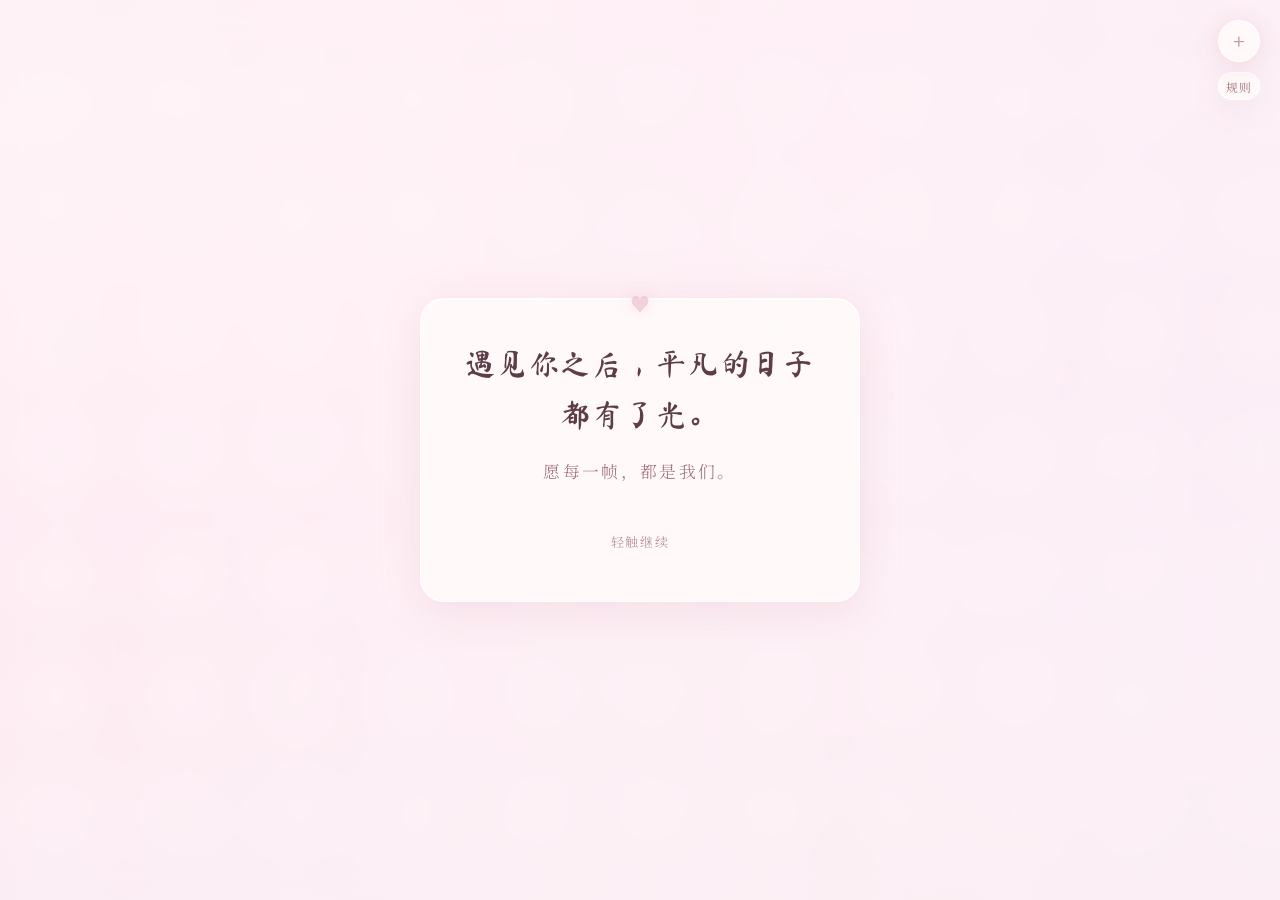
==== gallery.html @ b1c0aad8 "Initial commit: couple love gallery website Pure frontend romantic photo gallery with physics intera" ====
<!DOCTYPE html>
<html lang="zh-CN">
<head>
  <meta charset="UTF-8">
  <meta name="viewport" content="width=device-width, initial-scale=1.0">
  <title>属于我们的温柔时刻</title>
  <link rel="preconnect" href="https://fonts.googleapis.com">
  <link rel="preconnect" href="https://fonts.gstatic.com" crossorigin>
  <link href="https://fonts.googleapis.com/css2?family=Ma+Shan+Zheng&family=ZCOOL+XiaoWei&family=Noto+Serif+SC:wght@300;400;500&display=swap" rel="stylesheet">
  <link rel="stylesheet" href="css/style.css">
</head>
<body class="page-gallery">
  <div class="decor-layer" aria-hidden="true">
    <div class="dream-glow"></div>
    <div class="bokeh"></div>
    <div class="mist"></div>
    <div class="stars"></div>
    <div class="floating-hearts">
      <span></span><span></span><span></span><span></span><span></span><span></span>
    </div>
    <div class="heart-rain"></div>
    <div class="petals"></div>
    <div class="romance-vignette"></div>
  </div>

  <!-- 右上角控制区 -->
  <div class="top-controls" id="topControls">
    <button type="button" class="btn-add-photo" id="addPhotoBtn" title="添加照片" aria-label="添加照片">+</button>
    <button type="button" class="btn-rules" id="rulesBtn" title="规则说明" aria-label="规则说明">规则</button>
    <div class="rules-bubble" id="rulesBubble" role="status" aria-live="polite">
      有不懂的地方可以点这里查看玩法说明
    </div>
  </div>
  <input type="file" id="addPhotoInput" accept="image/*" multiple hidden>

  <!-- 入场暖心情侣文案 -->
  <div class="intro-overlay" id="introOverlay">
    <div class="intro-content">
      <p class="intro-line">遇见你之后，平凡的日子都有了光。</p>
      <p class="intro-line intro-line-sub">愿每一帧，都是我们。</p>
      <button type="button" class="intro-skip" id="introSkip">轻触继续</button>
    </div>
  </div>

  <!-- 照片拖尾层 -->
  <canvas class="trail-layer" id="trailCanvas" aria-hidden="true"></canvas>

  <!-- 图片交互舞台 -->
  <div class="gallery-stage" id="galleryStage"></div>
  <div class="effects-layer" id="effectsLayer" aria-live="polite"></div>

  <!-- 规则弹窗 -->
  <div class="rules-modal" id="rulesModal" hidden>
    <div class="rules-card" role="dialog" aria-modal="true" aria-labelledby="rulesTitle">
      <h2 id="rulesTitle">玩法说明</h2>
      <ul class="rules-list">
        <li>移动鼠标可击打照片，照片会像气球一样弹开并互相碰撞。</li>
        <li>按住 <strong>Space</strong>：照片组成爱心形状。</li>
        <li>按住 <strong>A-Z / 0-9</strong>：照片组成对应字母或数字的实心形状。</li>
        <li>按住 <strong>Shift</strong> 时再触发形状：进入高规整模式，形状更工整。</li>
        <li>左键点击照片会触发烟花和情话，几秒后会重生同款照片。</li>
      </ul>
      <button type="button" class="rules-close" id="rulesCloseBtn">我知道啦</button>
    </div>
  </div>

  <script src="js/heart-rain.js"></script>
  <script src="js/shape-points.js"></script>
  <script src="js/db.js"></script>
  <script src="js/gallery.js"></script>
</body>
</html>
---- css/style.css ----
/* ===== 唯美浪漫主题 ===== */
:root {
  --cream: #fff9f7;
  --blush: #fce8ef;
  --peach: #ffe8e0;
  --lilac: #f0e8f8;
  --rose: #e8b4c4;
  --rose-soft: #f0d4de;
  --rose-deep: #c995a8;
  --gold-soft: #f5e6d3;
  --text-soft: #7a6369;
  --text-heading: #5c3d48;
  --text-accent: #9e6b7a;
  --shadow-soft: 0 8px 32px rgba(160, 100, 120, 0.1);
  --shadow-glow: 0 8px 40px rgba(220, 150, 170, 0.22);
  --glass: rgba(255, 252, 250, 0.72);
  --glass-border: rgba(255, 255, 255, 0.85);
  --radius-lg: 24px;
  --radius-md: 14px;
  --font-display: 'Ma Shan Zheng', 'STKaiti', 'KaiTi', cursive;
  --font-body: 'ZCOOL XiaoWei', 'Noto Serif SC', serif;
  --font-serif: 'Noto Serif SC', 'Songti SC', serif;
  --font-sans: 'PingFang SC', 'Microsoft YaHei', sans-serif;
}

*,
*::before,
*::after {
  box-sizing: border-box;
  margin: 0;
  padding: 0;
}

html, body {
  min-height: 100%;
  overflow-x: hidden;
}

body {
  font-family: var(--font-body);
  font-weight: 400;
  color: var(--text-soft);
  background-color: #fff5f8;
  background-image:
    radial-gradient(ellipse 120% 80% at 50% -20%, rgba(255, 220, 235, 0.9) 0%, transparent 55%),
    radial-gradient(ellipse 80% 60% at 100% 50%, rgba(240, 210, 230, 0.5) 0%, transparent 50%),
    radial-gradient(ellipse 70% 50% at 0% 80%, rgba(255, 230, 220, 0.55) 0%, transparent 45%),
    linear-gradient(175deg, #fff9f7 0%, #fceef3 35%, #f5e8f5 65%, #ede8f8 100%);
  background-attachment: fixed;
  line-height: 1.75;
  -webkit-font-smoothing: antialiased;
}

/* ===== 背景装饰层 ===== */
.decor-layer {
  position: fixed;
  inset: 0;
  pointer-events: none;
  z-index: 0;
  overflow: hidden;
}

/* 梦幻光晕（缓慢呼吸） */
.dream-glow {
  position: absolute;
  inset: -30%;
  background:
    radial-gradient(circle at 25% 35%, rgba(255, 180, 200, 0.35) 0%, transparent 42%),
    radial-gradient(circle at 75% 25%, rgba(230, 190, 240, 0.3) 0%, transparent 40%),
    radial-gradient(circle at 60% 75%, rgba(255, 210, 190, 0.28) 0%, transparent 38%),
    radial-gradient(circle at 15% 70%, rgba(255, 200, 220, 0.25) 0%, transparent 35%);
  animation: glowPulse 12s ease-in-out infinite alternate;
}

@keyframes glowPulse {
  0% { opacity: 0.75; transform: scale(1) rotate(0deg); }
  100% { opacity: 1; transform: scale(1.08) rotate(2deg); }
}

/* 散景光斑 */
.bokeh {
  position: absolute;
  inset: 0;
  background-image:
    radial-gradient(circle, rgba(255, 255, 255, 0.5) 0%, transparent 70%),
    radial-gradient(circle, rgba(255, 200, 215, 0.25) 0%, transparent 70%),
    radial-gradient(circle, rgba(240, 210, 255, 0.2) 0%, transparent 70%);
  background-size: 120px 120px, 180px 180px, 90px 90px;
  background-position: 10% 20%, 70% 60%, 40% 80%;
  opacity: 0.7;
  animation: bokehShift 20s ease-in-out infinite alternate;
}

@keyframes bokehShift {
  0% { transform: translate(0, 0); }
  100% { transform: translate(2%, -1%); }
}

.mist {
  position: absolute;
  inset: -20%;
  background:
    radial-gradient(ellipse 70% 55% at 15% 25%, rgba(255, 245, 250, 0.75) 0%, transparent 58%),
    radial-gradient(ellipse 60% 50% at 85% 65%, rgba(245, 230, 248, 0.6) 0%, transparent 55%),
    radial-gradient(ellipse 50% 40% at 50% 90%, rgba(255, 235, 240, 0.5) 0%, transparent 50%);
  animation: mistDrift 28s ease-in-out infinite alternate;
}

@keyframes mistDrift {
  0% { transform: translate(0, 0) scale(1); }
  100% { transform: translate(2%, 3%) scale(1.04); }
}

.stars {
  position: absolute;
  inset: 0;
  background-image:
    radial-gradient(2px 2px at 8% 12%, rgba(255, 255, 255, 0.95) 50%, transparent 50%),
    radial-gradient(1.5px 1.5px at 22% 38%, rgba(255, 230, 240, 0.9) 50%, transparent 50%),
    radial-gradient(2px 2px at 42% 18%, rgba(255, 255, 255, 0.85) 50%, transparent 50%),
    radial-gradient(1px 1px at 58% 52%, rgba(255, 245, 250, 0.8) 50%, transparent 50%),
    radial-gradient(2px 2px at 72% 28%, rgba(255, 255, 255, 0.9) 50%, transparent 50%),
    radial-gradient(1.5px 1.5px at 88% 62%, rgba(255, 220, 235, 0.85) 50%, transparent 50%),
    radial-gradient(1px 1px at 32% 72%, rgba(255, 255, 255, 0.75) 50%, transparent 50%),
    radial-gradient(2px 2px at 92% 8%, rgba(255, 240, 248, 0.9) 50%, transparent 50%),
    radial-gradient(1px 1px at 50% 45%, rgba(255, 255, 255, 0.6) 50%, transparent 50%);
  animation: starTwinkle 5s ease-in-out infinite alternate;
}

@keyframes starTwinkle {
  0% { opacity: 0.45; }
  100% { opacity: 1; }
}

/* 漂浮小爱心 */
.floating-hearts {
  position: absolute;
  inset: 0;
}

.floating-hearts span {
  position: absolute;
  font-size: 0;
  opacity: 0;
  animation: heartFloat 16s ease-in-out infinite;
}

.floating-hearts span::before {
  content: '♥';
  font-size: clamp(10px, 1.8vw, 16px);
  color: rgba(232, 160, 185, 0.35);
  text-shadow: 0 0 12px rgba(255, 180, 200, 0.4);
}

.floating-hearts span:nth-child(1) { left: 8%; animation-delay: 0s; animation-duration: 18s; }
.floating-hearts span:nth-child(2) { left: 25%; animation-delay: 3s; animation-duration: 22s; }
.floating-hearts span:nth-child(3) { left: 45%; animation-delay: 1s; animation-duration: 20s; }
.floating-hearts span:nth-child(4) { left: 62%; animation-delay: 5s; animation-duration: 17s; }
.floating-hearts span:nth-child(5) { left: 78%; animation-delay: 2s; animation-duration: 24s; }
.floating-hearts span:nth-child(6) { left: 90%; animation-delay: 7s; animation-duration: 19s; }

.floating-hearts span:nth-child(odd)::before {
  color: rgba(220, 170, 200, 0.4);
  font-size: clamp(8px, 1.4vw, 13px);
}

@keyframes heartFloat {
  0% {
    transform: translateY(105vh) rotate(0deg) scale(0.6);
    opacity: 0;
  }
  8% { opacity: 0.5; }
  50% { opacity: 0.35; }
  92% { opacity: 0.2; }
  100% {
    transform: translateY(-10vh) rotate(25deg) scale(1);
    opacity: 0;
  }
}

/* 粉色爱心雨 */
.heart-rain {
  position: absolute;
  inset: 0;
  overflow: hidden;
  pointer-events: none;
  z-index: 1;
}

.heart-rain-item {
  position: absolute;
  top: -8%;
  font-size: 0;
  animation: heartRainFall linear infinite;
  will-change: transform, opacity;
}

.heart-rain-item::before {
  content: '♥';
  display: block;
  font-size: var(--hr-size, 12px);
  color: rgba(255, 145, 180, 0.55);
  opacity: var(--hr-opacity, 0.35);
  text-shadow:
    0 0 10px rgba(255, 170, 195, 0.45),
    0 0 4px rgba(255, 200, 215, 0.35);
}

@keyframes heartRainFall {
  0% {
    transform: translateY(0) translateX(0) rotate(-8deg) scale(0.85);
    opacity: 0;
  }
  6% { opacity: var(--hr-opacity, 0.35); }
  88% { opacity: calc(var(--hr-opacity, 0.35) * 0.7); }
  100% {
    transform: translateY(108vh) translateX(var(--hr-drift, 20px)) rotate(18deg) scale(1);
    opacity: 0;
  }
}

.petals {
  position: absolute;
  inset: 0;
}

.petals::before,
.petals::after {
  content: '';
  position: absolute;
  width: 8px;
  height: 8px;
  border-radius: 50% 0 50% 50%;
  background: linear-gradient(135deg, rgba(255, 200, 215, 0.5), rgba(240, 180, 200, 0.25));
  animation: petalFall 24s linear infinite;
}

.petals::before {
  left: 12%;
  top: -12px;
  animation-duration: 26s;
}

.petals::after {
  left: 68%;
  top: -12px;
  width: 6px;
  height: 6px;
  animation-delay: 9s;
  animation-duration: 21s;
}

.decor-layer::after {
  content: '';
  position: absolute;
  width: 7px;
  height: 7px;
  border-radius: 50% 0 50% 50%;
  background: rgba(255, 190, 210, 0.35);
  left: 42%;
  top: -8px;
  animation: petalFall 28s linear infinite;
  animation-delay: 4s;
}

.decor-layer .petals::before {
  box-shadow:
    100px 0 0 0 rgba(255, 195, 210, 0.3),
    240px 0 0 0 rgba(245, 200, 220, 0.25),
    380px 0 0 0 rgba(255, 210, 225, 0.28),
    520px 0 0 0 rgba(235, 190, 210, 0.22);
}

@keyframes petalFall {
  0% {
    transform: translateY(0) translateX(0) rotate(0deg);
    opacity: 0;
  }
  10% { opacity: 0.65; }
  90% { opacity: 0.35; }
  100% {
    transform: translateY(100vh) translateX(40px) rotate(180deg);
    opacity: 0;
  }
}

/* 边缘柔焦暗角 */
.romance-vignette {
  position: absolute;
  inset: 0;
  background:
    radial-gradient(ellipse 85% 75% at 50% 45%, transparent 40%, rgba(180, 120, 140, 0.06) 100%),
    linear-gradient(180deg, rgba(255, 240, 245, 0.15) 0%, transparent 20%, transparent 80%, rgba(240, 220, 235, 0.2) 100%);
  pointer-events: none;
}

/* ===== 上传页 ===== */
.page-upload main,
.upload-container {
  position: relative;
  z-index: 1;
  max-width: 520px;
  margin: 0 auto;
  padding: 52px 24px 72px;
  min-height: 100vh;
  display: flex;
  flex-direction: column;
  align-items: center;
}

.upload-header {
  text-align: center;
  margin-bottom: 40px;
}

.upload-header h1 {
  font-family: var(--font-display);
  font-size: clamp(1.85rem, 6vw, 2.5rem);
  font-weight: 400;
  color: var(--text-heading);
  letter-spacing: 0.04em;
  line-height: 1.45;
  text-shadow: 0 2px 20px rgba(200, 120, 150, 0.15);
}

.subtitle {
  margin-top: 14px;
  font-family: var(--font-serif);
  font-size: 0.95rem;
  font-weight: 300;
  color: var(--text-accent);
  letter-spacing: 0.12em;
  opacity: 0.92;
}

.drop-zone {
  display: flex;
  flex-direction: column;
  align-items: center;
  justify-content: center;
  width: 100%;
  min-height: 210px;
  padding: 44px 28px;
  border: 1px solid rgba(255, 255, 255, 0.9);
  border-radius: var(--radius-lg);
  background: var(--glass);
  backdrop-filter: blur(16px);
  -webkit-backdrop-filter: blur(16px);
  cursor: pointer;
  transition: border-color 0.35s, box-shadow 0.35s, transform 0.35s;
  box-shadow:
    var(--shadow-soft),
    inset 0 1px 0 rgba(255, 255, 255, 0.9),
    0 0 0 1px rgba(240, 200, 215, 0.25);
  position: relative;
  overflow: hidden;
}

.drop-zone::before {
  content: '';
  position: absolute;
  inset: -1px;
  border-radius: inherit;
  padding: 1px;
  background: linear-gradient(
    135deg,
    rgba(255, 200, 220, 0.6),
    rgba(240, 210, 255, 0.4),
    rgba(255, 220, 200, 0.5)
  );
  -webkit-mask: linear-gradient(#fff 0 0) content-box, linear-gradient(#fff 0 0);
  mask: linear-gradient(#fff 0 0) content-box, linear-gradient(#fff 0 0);
  -webkit-mask-composite: xor;
  mask-composite: exclude;
  pointer-events: none;
  opacity: 0.7;
}

.drop-zone:hover,
.drop-zone.drag-over {
  border-color: rgba(255, 255, 255, 1);
  transform: translateY(-2px);
  box-shadow:
    var(--shadow-glow),
    inset 0 1px 0 rgba(255, 255, 255, 1),
    0 0 0 1px rgba(230, 170, 190, 0.35);
}

.drop-icon {
  width: 56px;
  height: 56px;
  margin-bottom: 18px;
  background:
    radial-gradient(circle at 50% 40%, rgba(255, 220, 235, 0.9) 0%, transparent 55%),
    radial-gradient(ellipse 90% 60% at 50% 75%, rgba(245, 200, 220, 0.5) 0%, transparent 70%);
  border-radius: 50%;
  position: relative;
  box-shadow: 0 4px 20px rgba(220, 150, 170, 0.2);
}

.drop-icon::after {
  content: '♡';
  position: absolute;
  inset: 0;
  display: flex;
  align-items: center;
  justify-content: center;
  font-size: 22px;
  color: var(--rose-deep);
  opacity: 0.85;
  animation: heartBeat 2.5s ease-in-out infinite;
}

@keyframes heartBeat {
  0%, 100% { transform: scale(1); }
  50% { transform: scale(1.08); }
}

.drop-text {
  font-family: var(--font-serif);
  font-size: 1rem;
  color: var(--text-heading);
  letter-spacing: 0.08em;
}

.drop-hint {
  margin-top: 10px;
  font-family: var(--font-sans);
  font-size: 0.72rem;
  color: var(--text-accent);
  letter-spacing: 0.06em;
  opacity: 0.75;
}

.preview-section {
  width: 100%;
  margin-top: 32px;
}

.preview-count {
  font-family: var(--font-serif);
  font-size: 0.88rem;
  margin-bottom: 14px;
  text-align: center;
  color: var(--text-accent);
  letter-spacing: 0.08em;
}

.preview-grid {
  display: grid;
  grid-template-columns: repeat(auto-fill, minmax(88px, 1fr));
  gap: 14px;
}

.preview-item {
  position: relative;
  aspect-ratio: 1;
  border-radius: var(--radius-md);
  overflow: hidden;
  box-shadow: var(--shadow-soft), 0 0 0 1px rgba(255, 255, 255, 0.6);
}

.preview-item img {
  width: 100%;
  height: 100%;
  object-fit: cover;
  display: block;
}

.preview-remove {
  position: absolute;
  top: 4px;
  right: 4px;
  width: 24px;
  height: 24px;
  border: none;
  border-radius: 50%;
  background: rgba(255, 255, 255, 0.9);
  color: var(--rose-deep);
  font-size: 16px;
  line-height: 1;
  cursor: pointer;
  opacity: 0;
  transition: opacity 0.2s;
}

.preview-item:hover .preview-remove {
  opacity: 1;
}

.upload-actions {
  margin-top: 40px;
  display: flex;
  flex-direction: column;
  align-items: center;
  gap: 18px;
  width: 100%;
}

.btn-primary {
  display: inline-block;
  padding: 15px 52px;
  font-family: var(--font-display);
  font-size: 1.15rem;
  letter-spacing: 0.08em;
  color: var(--text-heading);
  background: linear-gradient(145deg, rgba(255, 252, 250, 0.95), rgba(255, 235, 242, 0.9));
  border: 1px solid rgba(255, 255, 255, 0.95);
  border-radius: 999px;
  cursor: pointer;
  text-decoration: none;
  transition: background 0.35s, box-shadow 0.35s, transform 0.3s;
  box-shadow:
    var(--shadow-soft),
    0 0 24px rgba(230, 160, 185, 0.2);
}

.btn-primary:hover:not(:disabled) {
  background: linear-gradient(145deg, #fff, rgba(255, 240, 246, 1));
  transform: translateY(-2px);
  box-shadow: var(--shadow-glow);
}

.btn-primary:disabled {
  opacity: 0.45;
  cursor: not-allowed;
  transform: none;
}

.link-secondary {
  font-family: var(--font-serif);
  font-size: 0.85rem;
  color: var(--text-accent);
  text-decoration: none;
  letter-spacing: 0.06em;
  opacity: 0.85;
  border-bottom: 1px solid transparent;
  transition: opacity 0.2s, border-color 0.2s, color 0.2s;
}

.link-secondary:hover {
  opacity: 1;
  color: var(--rose-deep);
  border-bottom-color: var(--rose);
}

/* ===== 主视觉页 ===== */
.page-gallery {
  overflow: hidden;
  height: 100vh;
}

.gallery-stage {
  position: fixed;
  inset: 0;
  z-index: 2;
}

.trail-layer {
  position: fixed;
  inset: 0;
  z-index: 1;
  pointer-events: none;
}

.photo-card {
  position: fixed;
  left: 0;
  top: 0;
  will-change: transform;
  border-radius: var(--radius-md);
  overflow: hidden;
  box-shadow:
    0 6px 24px rgba(140, 90, 110, 0.15),
    0 0 0 1px rgba(255, 255, 255, 0.65),
    0 0 20px rgba(255, 180, 200, 0.12);
  pointer-events: auto;
  cursor: pointer;
  transition: box-shadow 0.3s;
}

.photo-card:hover {
  box-shadow:
    0 12px 36px rgba(160, 100, 120, 0.22),
    0 0 0 1px rgba(255, 255, 255, 0.85),
    0 0 32px rgba(255, 160, 190, 0.25);
}

.photo-card.is-hidden,
.photo-card.is-exploding {
  pointer-events: none;
  opacity: 0;
}

.photo-card img {
  width: 100%;
  height: 100%;
  object-fit: cover;
  display: block;
  user-select: none;
  -webkit-user-drag: none;
}

.intro-overlay {
  position: fixed;
  inset: 0;
  z-index: 10;
  display: flex;
  align-items: center;
  justify-content: center;
  background: rgba(255, 245, 248, 0.75);
  backdrop-filter: blur(12px);
  -webkit-backdrop-filter: blur(12px);
  transition: opacity 0.9s ease;
}

.intro-overlay.fade-out {
  opacity: 0;
  pointer-events: none;
}

.intro-content {
  text-align: center;
  padding: 40px 36px;
  max-width: 440px;
  background: var(--glass);
  border-radius: var(--radius-lg);
  border: 1px solid var(--glass-border);
  box-shadow:
    var(--shadow-glow),
    inset 0 1px 0 rgba(255, 255, 255, 0.95);
  position: relative;
}

.intro-content::before {
  content: '♥';
  position: absolute;
  top: -12px;
  left: 50%;
  transform: translateX(-50%);
  font-size: 20px;
  color: var(--rose);
  opacity: 0.6;
  text-shadow: 0 0 16px rgba(255, 150, 180, 0.5);
}

.intro-line {
  font-family: var(--font-display);
  font-size: clamp(1.5rem, 5vw, 1.9rem);
  font-weight: 400;
  color: var(--text-heading);
  letter-spacing: 0.06em;
  line-height: 1.65;
}

.intro-line-sub {
  margin-top: 18px;
  font-family: var(--font-serif);
  font-size: clamp(0.95rem, 2.8vw, 1.05rem);
  font-weight: 300;
  color: var(--text-accent);
  letter-spacing: 0.14em;
}

.intro-skip {
  margin-top: 36px;
  padding: 10px 24px;
  font-family: var(--font-serif);
  font-size: 0.82rem;
  color: var(--text-accent);
  background: transparent;
  border: none;
  cursor: pointer;
  opacity: 0.7;
  letter-spacing: 0.12em;
  transition: opacity 0.25s, color 0.25s;
}

.intro-skip:hover {
  opacity: 1;
  color: var(--rose-deep);
}

.top-controls {
  position: fixed;
  top: 20px;
  right: 20px;
  z-index: 30;
  display: flex;
  flex-direction: column;
  align-items: center;
  gap: 10px;
}

.btn-add-photo {
  position: relative;
  width: 42px;
  height: 42px;
  border: 1px solid rgba(255, 255, 255, 0.9);
  border-radius: 50%;
  background: var(--glass);
  backdrop-filter: blur(12px);
  -webkit-backdrop-filter: blur(12px);
  color: var(--rose-deep);
  font-size: 22px;
  font-weight: 300;
  line-height: 1;
  cursor: pointer;
  box-shadow: var(--shadow-soft), 0 0 20px rgba(230, 160, 185, 0.15);
  transition: background 0.3s, transform 0.3s, box-shadow 0.3s;
  font-family: var(--font-body);
}

.btn-add-photo:hover {
  background: rgba(255, 255, 255, 0.95);
  transform: scale(1.08);
  box-shadow: var(--shadow-glow);
}

.btn-add-photo:active {
  transform: scale(0.95);
}

.btn-rules {
  width: 42px;
  height: 28px;
  border: 1px solid rgba(255, 255, 255, 0.9);
  border-radius: 14px;
  background: var(--glass);
  color: var(--text-accent);
  font-family: var(--font-serif);
  font-size: 0.74rem;
  letter-spacing: 0.05em;
  cursor: pointer;
  box-shadow: var(--shadow-soft);
  transition: transform 0.25s, box-shadow 0.25s, background 0.25s;
}

.btn-rules:hover {
  transform: translateY(-1px);
  background: rgba(255, 255, 255, 0.95);
  box-shadow: var(--shadow-glow);
}

.rules-bubble {
  position: absolute;
  top: 46px;
  right: 56px;
  max-width: 220px;
  padding: 10px 12px;
  border-radius: 14px;
  border: 1px solid rgba(255, 255, 255, 0.92);
  background: rgba(255, 252, 250, 0.92);
  color: var(--text-accent);
  font-family: var(--font-serif);
  font-size: 0.78rem;
  line-height: 1.55;
  box-shadow: var(--shadow-soft);
  opacity: 0;
  transform: translateX(8px) scale(0.96);
  transition: opacity 0.24s ease, transform 0.24s ease;
  pointer-events: none;
}

.rules-bubble.show {
  opacity: 1;
  transform: translateX(0) scale(1);
}

.rules-modal {
  position: fixed;
  inset: 0;
  z-index: 40;
  display: flex;
  align-items: center;
  justify-content: center;
  padding: 20px;
  background: rgba(255, 245, 248, 0.45);
  backdrop-filter: blur(6px);
}

.rules-modal[hidden] {
  display: none !important;
}

.rules-card {
  width: min(92vw, 460px);
  background: rgba(255, 252, 250, 0.95);
  border: 1px solid rgba(255, 255, 255, 0.95);
  border-radius: var(--radius-lg);
  box-shadow: var(--shadow-glow);
  padding: 24px 22px 20px;
}

.rules-card h2 {
  font-family: var(--font-display);
  font-size: 1.35rem;
  font-weight: 400;
  color: var(--text-heading);
  text-align: center;
  margin-bottom: 12px;
}

.rules-list {
  list-style: none;
  display: grid;
  gap: 8px;
  margin-bottom: 14px;
}

.rules-list li {
  font-family: var(--font-serif);
  font-size: 0.9rem;
  color: var(--text-soft);
  line-height: 1.65;
}

.rules-close {
  display: block;
  margin: 0 auto;
  min-width: 110px;
  border: 1px solid rgba(255, 255, 255, 0.95);
  border-radius: 999px;
  background: linear-gradient(145deg, rgba(255, 252, 250, 0.95), rgba(255, 235, 242, 0.9));
  color: var(--text-heading);
  font-family: var(--font-serif);
  font-size: 0.86rem;
  padding: 9px 16px;
  cursor: pointer;
}

.effects-layer {
  position: fixed;
  inset: 0;
  z-index: 15;
  pointer-events: none;
  overflow: hidden;
}

.firework-particle {
  position: fixed;
  border-radius: 4px;
  background-size: cover;
  background-position: center;
  pointer-events: none;
  will-change: transform, opacity;
}

.love-quote {
  position: fixed;
  left: 50%;
  top: 50%;
  transform: translate(-50%, -50%);
  max-width: min(90vw, 380px);
  padding: 28px 36px;
  text-align: center;
  font-family: var(--font-display);
  font-size: clamp(1.25rem, 4.5vw, 1.55rem);
  font-weight: 400;
  letter-spacing: 0.06em;
  line-height: 1.75;
  color: var(--text-heading);
  background: var(--glass);
  backdrop-filter: blur(16px);
  -webkit-backdrop-filter: blur(16px);
  border: 1px solid rgba(255, 255, 255, 0.9);
  border-radius: var(--radius-lg);
  box-shadow:
    var(--shadow-glow),
    inset 0 1px 0 rgba(255, 255, 255, 0.95);
  opacity: 0;
  animation: quoteIn 0.7s ease forwards;
  pointer-events: none;
}

.love-quote::before,
.love-quote::after {
  font-family: var(--font-display);
  color: var(--rose);
  opacity: 0.45;
  font-size: 1.2em;
}

.love-quote::before {
  content: '「';
  margin-right: 0.15em;
}

.love-quote::after {
  content: '」';
  margin-left: 0.15em;
}

.love-quote.fade-out {
  animation: quoteOut 1.2s ease forwards;
}

@keyframes quoteIn {
  from {
    opacity: 0;
    transform: translate(-50%, -50%) scale(0.9);
  }
  to {
    opacity: 1;
    transform: translate(-50%, -50%) scale(1);
  }
}

@keyframes quoteOut {
  from {
    opacity: 1;
    transform: translate(-50%, -50%) scale(1);
  }
  to {
    opacity: 0;
    transform: translate(-50%, -52%) scale(0.94);
  }
}

/* ===== 响应式 ===== */
@media (max-width: 480px) {
  .upload-container {
    padding: 36px 18px 56px;
  }

  .drop-zone {
    min-height: 170px;
    padding: 32px 20px;
  }

  .btn-add-photo {
    width: 38px;
    height: 38px;
    font-size: 20px;
  }

  .top-controls {
    top: 14px;
    right: 14px;
  }

  .btn-rules {
    width: 38px;
    font-size: 0.68rem;
  }

  .rules-bubble {
    right: 48px;
    max-width: 180px;
    font-size: 0.72rem;
    padding: 8px 10px;
  }

  .intro-content {
    padding: 32px 24px;
    margin: 0 16px;
  }
}

/* ===== 减少动画偏好 ===== */
@media (prefers-reduced-motion: reduce) {
  .dream-glow,
  .bokeh,
  .mist,
  .stars,
  .floating-hearts span,
  .heart-rain-item,
  .petals::before,
  .petals::after,
  .decor-layer::after,
  .drop-icon::after {
    animation: none !important;
  }

  .intro-overlay {
    transition: none;
  }
}
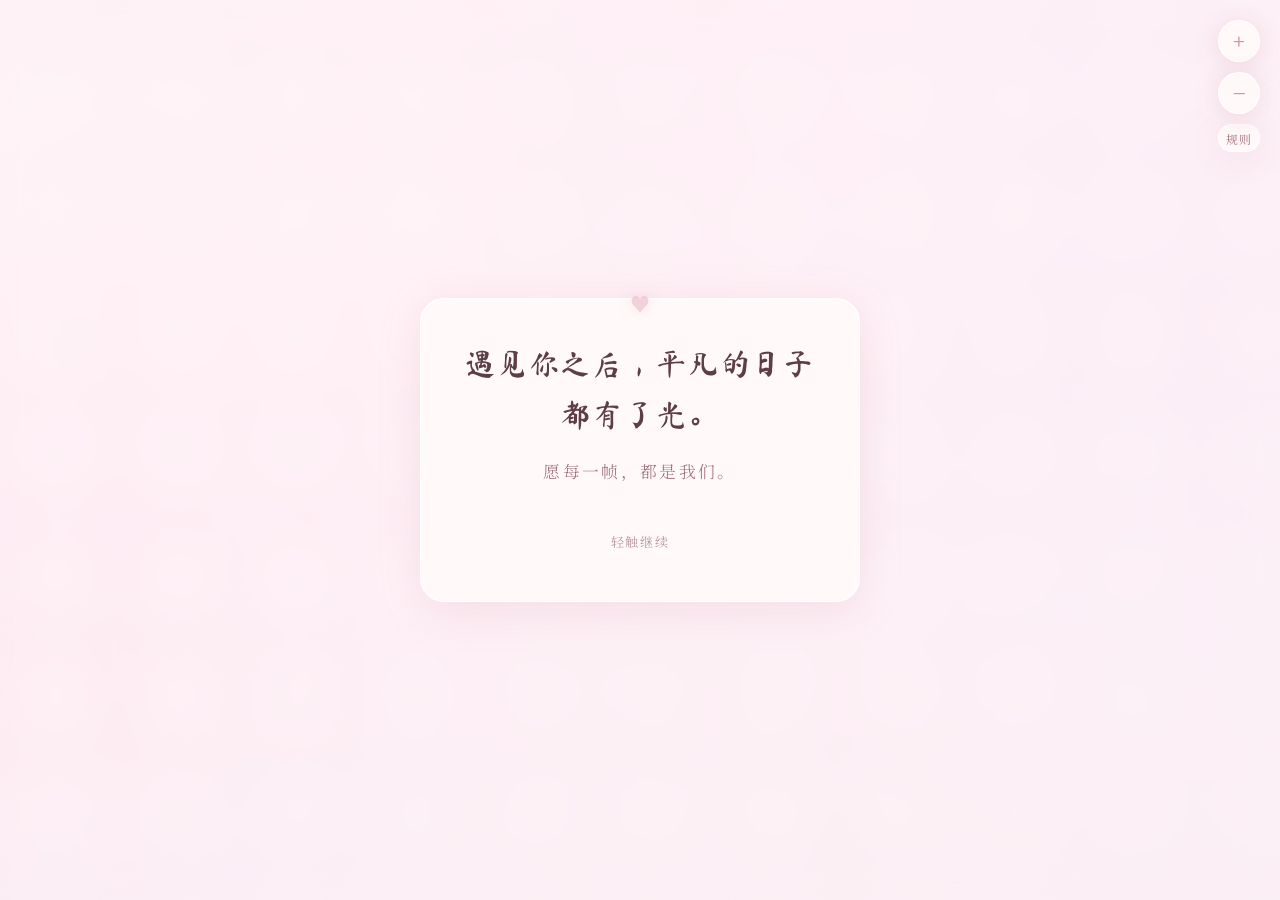
==== commit 81e3232d: "Update website" ====
--- a/gallery.html
+++ b/gallery.html
@@ -26,6 +26,7 @@
   <!-- 右上角控制区 -->
   <div class="top-controls" id="topControls">
     <button type="button" class="btn-add-photo" id="addPhotoBtn" title="添加照片" aria-label="添加照片">+</button>
+    <button type="button" class="btn-remove-photo" id="removePhotoBtn" title="删除照片" aria-label="删除照片">−</button>
     <button type="button" class="btn-rules" id="rulesBtn" title="规则说明" aria-label="规则说明">规则</button>
     <div class="rules-bubble" id="rulesBubble" role="status" aria-live="polite">
       有不懂的地方可以点这里查看玩法说明
@@ -49,6 +50,17 @@
   <div class="gallery-stage" id="galleryStage"></div>
   <div class="effects-layer" id="effectsLayer" aria-live="polite"></div>
 
+  <!-- 照片管理弹窗 -->
+  <div class="photo-manage-modal" id="photoManageModal" hidden>
+    <div class="photo-manage-card" role="dialog" aria-modal="true" aria-labelledby="photoManageTitle">
+      <h2 id="photoManageTitle">管理照片</h2>
+      <p class="photo-manage-hint">点击照片右上角的 × 可删除</p>
+      <div class="photo-manage-grid" id="photoManageGrid"></div>
+      <p class="photo-manage-empty" id="photoManageEmpty" hidden>还没有照片，先用右上角 + 添加吧</p>
+      <button type="button" class="photo-manage-close" id="photoManageClose">完成</button>
+    </div>
+  </div>
+
   <!-- 规则弹窗 -->
   <div class="rules-modal" id="rulesModal" hidden>
     <div class="rules-card" role="dialog" aria-modal="true" aria-labelledby="rulesTitle">
@@ -59,6 +71,7 @@
         <li>按住 <strong>A-Z / 0-9</strong>：照片组成对应字母或数字的实心形状。</li>
         <li>按住 <strong>Shift</strong> 时再触发形状：进入高规整模式，形状更工整。</li>
         <li>左键点击照片会触发烟花和情话，几秒后会重生同款照片。</li>
+        <li>右上角 <strong>−</strong> 可打开照片管理，删除已添加的照片。</li>
       </ul>
       <button type="button" class="rules-close" id="rulesCloseBtn">我知道啦</button>
     </div>
--- a/css/style.css
+++ b/css/style.css
@@ -721,6 +721,35 @@
   transform: scale(0.95);
 }
 
+.btn-remove-photo {
+  position: relative;
+  width: 42px;
+  height: 42px;
+  border: 1px solid rgba(255, 255, 255, 0.9);
+  border-radius: 50%;
+  background: var(--glass);
+  backdrop-filter: blur(12px);
+  -webkit-backdrop-filter: blur(12px);
+  color: var(--rose-deep);
+  font-size: 24px;
+  font-weight: 300;
+  line-height: 1;
+  cursor: pointer;
+  box-shadow: var(--shadow-soft), 0 0 20px rgba(230, 160, 185, 0.15);
+  transition: background 0.3s, transform 0.3s, box-shadow 0.3s;
+  font-family: var(--font-body);
+}
+
+.btn-remove-photo:hover {
+  background: rgba(255, 255, 255, 0.95);
+  transform: scale(1.08);
+  box-shadow: var(--shadow-glow);
+}
+
+.btn-remove-photo:active {
+  transform: scale(0.95);
+}
+
 .btn-rules {
   width: 42px;
   height: 28px;
@@ -781,6 +810,120 @@
 
 .rules-modal[hidden] {
   display: none !important;
+}
+
+.photo-manage-modal {
+  position: fixed;
+  inset: 0;
+  z-index: 40;
+  display: flex;
+  align-items: center;
+  justify-content: center;
+  padding: 20px;
+  background: rgba(255, 245, 248, 0.45);
+  backdrop-filter: blur(6px);
+  -webkit-backdrop-filter: blur(6px);
+}
+
+.photo-manage-modal[hidden] {
+  display: none !important;
+}
+
+.photo-manage-card {
+  width: min(92vw, 520px);
+  max-height: min(80vh, 640px);
+  overflow: auto;
+  padding: 28px 24px 22px;
+  border-radius: var(--radius-lg);
+  border: 1px solid var(--glass-border);
+  background: var(--glass);
+  box-shadow: var(--shadow-glow);
+  text-align: center;
+}
+
+.photo-manage-card h2 {
+  margin: 0 0 8px;
+  font-family: var(--font-display);
+  font-size: 1.6rem;
+  font-weight: 400;
+  color: var(--text-heading);
+}
+
+.photo-manage-hint {
+  margin: 0 0 18px;
+  font-family: var(--font-serif);
+  font-size: 0.82rem;
+  color: var(--text-accent);
+}
+
+.photo-manage-grid {
+  display: grid;
+  grid-template-columns: repeat(auto-fill, minmax(88px, 1fr));
+  gap: 12px;
+  margin-bottom: 18px;
+}
+
+.photo-manage-item {
+  position: relative;
+  aspect-ratio: 1;
+  border-radius: var(--radius-md);
+  overflow: hidden;
+  box-shadow: var(--shadow-soft);
+  background: rgba(255, 255, 255, 0.6);
+}
+
+.photo-manage-item img {
+  width: 100%;
+  height: 100%;
+  object-fit: cover;
+  display: block;
+}
+
+.photo-manage-delete {
+  position: absolute;
+  top: 4px;
+  right: 4px;
+  width: 22px;
+  height: 22px;
+  border: none;
+  border-radius: 50%;
+  background: rgba(90, 50, 60, 0.72);
+  color: #fff;
+  font-size: 14px;
+  line-height: 1;
+  cursor: pointer;
+  transition: background 0.2s, transform 0.2s;
+}
+
+.photo-manage-delete:hover {
+  background: rgba(120, 60, 75, 0.88);
+  transform: scale(1.08);
+}
+
+.photo-manage-empty {
+  margin: 0 0 18px;
+  font-family: var(--font-serif);
+  font-size: 0.85rem;
+  color: var(--text-soft);
+}
+
+.photo-manage-close {
+  min-width: 120px;
+  padding: 10px 24px;
+  border: none;
+  border-radius: 999px;
+  background: linear-gradient(135deg, var(--rose-soft), var(--rose));
+  color: #fff;
+  font-family: var(--font-serif);
+  font-size: 0.9rem;
+  cursor: pointer;
+  box-shadow: var(--shadow-soft);
+  transition: transform 0.2s, box-shadow 0.2s;
+}
+
+.photo-manage-close:hover {
+  transform: translateY(-1px);
+  box-shadow: var(--shadow-glow);
 }
 
 .rules-card {
@@ -934,6 +1077,12 @@
     font-size: 20px;
   }
 
+  .btn-remove-photo {
+    width: 38px;
+    height: 38px;
+    font-size: 22px;
+  }
+
   .top-controls {
     top: 14px;
     right: 14px;
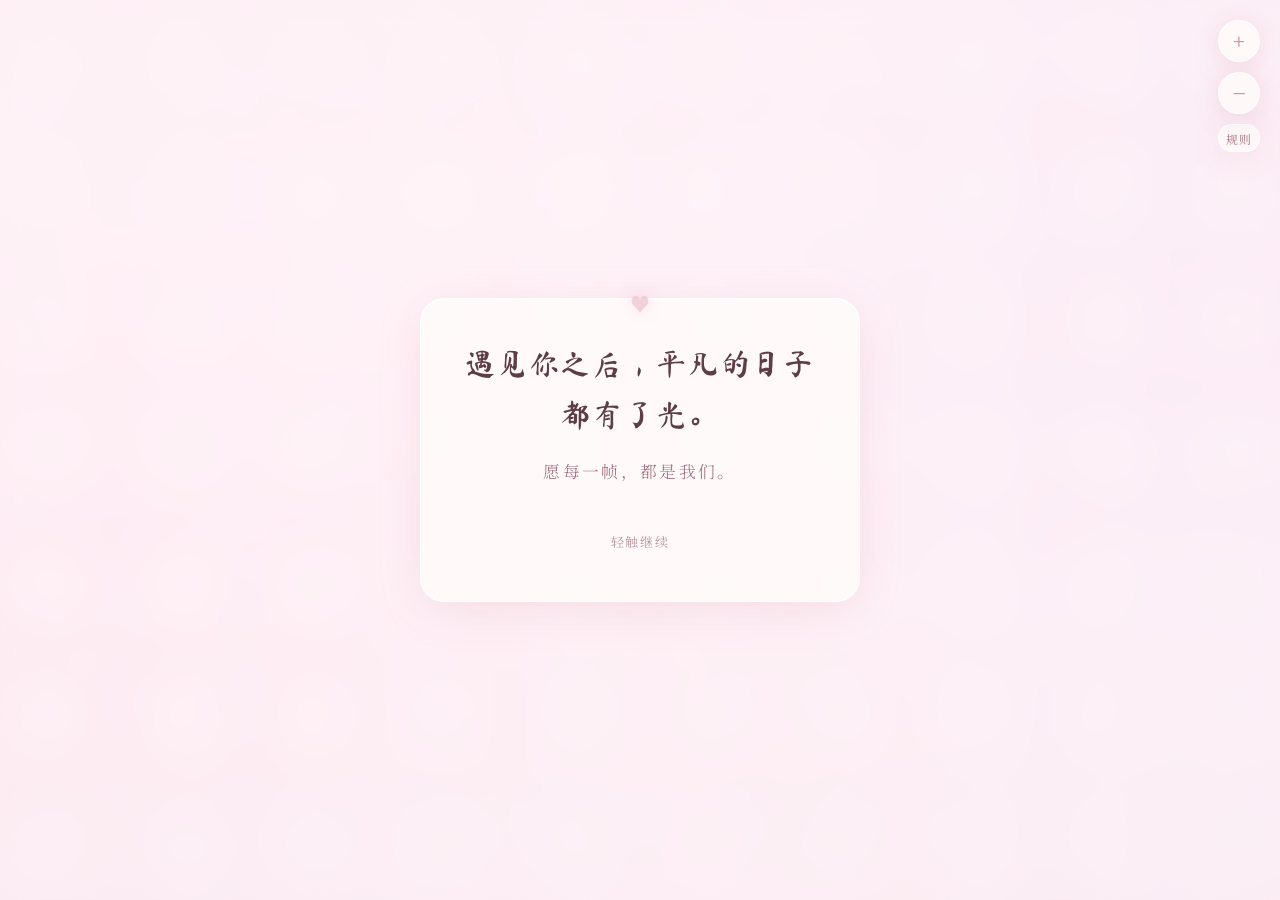
==== commit 68191fc3: "Update website" ====
--- a/gallery.html
+++ b/gallery.html
@@ -1,85 +1,86 @@
-<!DOCTYPE html>
-<html lang="zh-CN">
-<head>
-  <meta charset="UTF-8">
-  <meta name="viewport" content="width=device-width, initial-scale=1.0">
-  <title>属于我们的温柔时刻</title>
-  <link rel="preconnect" href="https://fonts.googleapis.com">
-  <link rel="preconnect" href="https://fonts.gstatic.com" crossorigin>
-  <link href="https://fonts.googleapis.com/css2?family=Ma+Shan+Zheng&family=ZCOOL+XiaoWei&family=Noto+Serif+SC:wght@300;400;500&display=swap" rel="stylesheet">
-  <link rel="stylesheet" href="css/style.css">
-</head>
-<body class="page-gallery">
-  <div class="decor-layer" aria-hidden="true">
-    <div class="dream-glow"></div>
-    <div class="bokeh"></div>
-    <div class="mist"></div>
-    <div class="stars"></div>
-    <div class="floating-hearts">
-      <span></span><span></span><span></span><span></span><span></span><span></span>
-    </div>
-    <div class="heart-rain"></div>
-    <div class="petals"></div>
-    <div class="romance-vignette"></div>
-  </div>
-
-  <!-- 右上角控制区 -->
-  <div class="top-controls" id="topControls">
-    <button type="button" class="btn-add-photo" id="addPhotoBtn" title="添加照片" aria-label="添加照片">+</button>
-    <button type="button" class="btn-remove-photo" id="removePhotoBtn" title="删除照片" aria-label="删除照片">−</button>
-    <button type="button" class="btn-rules" id="rulesBtn" title="规则说明" aria-label="规则说明">规则</button>
-    <div class="rules-bubble" id="rulesBubble" role="status" aria-live="polite">
-      有不懂的地方可以点这里查看玩法说明
-    </div>
-  </div>
-  <input type="file" id="addPhotoInput" accept="image/*" multiple hidden>
-
-  <!-- 入场暖心情侣文案 -->
-  <div class="intro-overlay" id="introOverlay">
-    <div class="intro-content">
-      <p class="intro-line">遇见你之后，平凡的日子都有了光。</p>
-      <p class="intro-line intro-line-sub">愿每一帧，都是我们。</p>
-      <button type="button" class="intro-skip" id="introSkip">轻触继续</button>
-    </div>
-  </div>
-
-  <!-- 照片拖尾层 -->
-  <canvas class="trail-layer" id="trailCanvas" aria-hidden="true"></canvas>
-
-  <!-- 图片交互舞台 -->
-  <div class="gallery-stage" id="galleryStage"></div>
-  <div class="effects-layer" id="effectsLayer" aria-live="polite"></div>
-
-  <!-- 照片管理弹窗 -->
-  <div class="photo-manage-modal" id="photoManageModal" hidden>
-    <div class="photo-manage-card" role="dialog" aria-modal="true" aria-labelledby="photoManageTitle">
-      <h2 id="photoManageTitle">管理照片</h2>
-      <p class="photo-manage-hint">点击照片右上角的 × 可删除</p>
-      <div class="photo-manage-grid" id="photoManageGrid"></div>
-      <p class="photo-manage-empty" id="photoManageEmpty" hidden>还没有照片，先用右上角 + 添加吧</p>
-      <button type="button" class="photo-manage-close" id="photoManageClose">完成</button>
-    </div>
-  </div>
-
-  <!-- 规则弹窗 -->
-  <div class="rules-modal" id="rulesModal" hidden>
-    <div class="rules-card" role="dialog" aria-modal="true" aria-labelledby="rulesTitle">
-      <h2 id="rulesTitle">玩法说明</h2>
-      <ul class="rules-list">
-        <li>移动鼠标可击打照片，照片会像气球一样弹开并互相碰撞。</li>
-        <li>按住 <strong>Space</strong>：照片组成爱心形状。</li>
-        <li>按住 <strong>A-Z / 0-9</strong>：照片组成对应字母或数字的实心形状。</li>
-        <li>按住 <strong>Shift</strong> 时再触发形状：进入高规整模式，形状更工整。</li>
-        <li>左键点击照片会触发烟花和情话，几秒后会重生同款照片。</li>
-        <li>右上角 <strong>−</strong> 可打开照片管理，删除已添加的照片。</li>
-      </ul>
-      <button type="button" class="rules-close" id="rulesCloseBtn">我知道啦</button>
-    </div>
-  </div>
-
-  <script src="js/heart-rain.js"></script>
-  <script src="js/shape-points.js"></script>
-  <script src="js/db.js"></script>
-  <script src="js/gallery.js"></script>
-</body>
-</html>
+<!DOCTYPE html>
+<html lang="zh-CN">
+<head>
+  <meta charset="UTF-8">
+  <meta name="viewport" content="width=device-width, initial-scale=1.0">
+  <title>属于我们的温柔时刻</title>
+  <link rel="preconnect" href="https://fonts.googleapis.com">
+  <link rel="preconnect" href="https://fonts.gstatic.com" crossorigin>
+  <link href="https://fonts.googleapis.com/css2?family=Ma+Shan+Zheng&family=ZCOOL+XiaoWei&family=Noto+Serif+SC:wght@300;400;500&display=swap" rel="stylesheet">
+  <link rel="stylesheet" href="css/style.css">
+</head>
+<body class="page-gallery">
+  <div class="decor-layer" aria-hidden="true">
+    <div class="dream-glow"></div>
+    <div class="bokeh"></div>
+    <div class="mist"></div>
+    <div class="stars"></div>
+    <div class="floating-hearts">
+      <span></span><span></span><span></span><span></span><span></span><span></span>
+    </div>
+    <div class="heart-rain"></div>
+    <div class="petals"></div>
+    <div class="romance-vignette"></div>
+  </div>
+
+  <!-- 右上角控制区 -->
+  <div class="top-controls" id="topControls">
+    <button type="button" class="btn-add-photo" id="addPhotoBtn" title="添加照片" aria-label="添加照片">+</button>
+    <button type="button" class="btn-remove-photo" id="removePhotoBtn" title="删除照片" aria-label="删除照片">−</button>
+    <button type="button" class="btn-rules" id="rulesBtn" title="规则说明" aria-label="规则说明">规则</button>
+    <div class="rules-bubble" id="rulesBubble" role="status" aria-live="polite">
+      有不懂的地方可以点这里查看玩法说明
+    </div>
+  </div>
+  <input type="file" id="addPhotoInput" accept="image/*" multiple hidden>
+
+  <!-- 入场暖心情侣文案 -->
+  <div class="intro-overlay" id="introOverlay">
+    <div class="intro-content">
+      <p class="intro-line">遇见你之后，平凡的日子都有了光。</p>
+      <p class="intro-line intro-line-sub">愿每一帧，都是我们。</p>
+      <button type="button" class="intro-skip" id="introSkip">轻触继续</button>
+    </div>
+  </div>
+
+  <!-- 照片拖尾层 -->
+  <canvas class="trail-layer" id="trailCanvas" aria-hidden="true"></canvas>
+
+  <!-- 图片交互舞台 -->
+  <div class="gallery-stage" id="galleryStage"></div>
+  <div class="effects-layer" id="effectsLayer" aria-live="polite"></div>
+
+  <!-- 照片管理弹窗 -->
+  <div class="photo-manage-modal" id="photoManageModal" hidden>
+    <div class="photo-manage-card" role="dialog" aria-modal="true" aria-labelledby="photoManageTitle">
+      <h2 id="photoManageTitle">管理照片</h2>
+      <p class="photo-manage-hint">点击照片右上角的 × 可删除</p>
+      <div class="photo-manage-grid" id="photoManageGrid"></div>
+      <p class="photo-manage-empty" id="photoManageEmpty" hidden>还没有照片，先用右上角 + 添加吧</p>
+      <button type="button" class="photo-manage-close" id="photoManageClose">完成</button>
+    </div>
+  </div>
+
+  <!-- 规则弹窗 -->
+  <div class="rules-modal" id="rulesModal" hidden>
+    <div class="rules-card" role="dialog" aria-modal="true" aria-labelledby="rulesTitle">
+      <h2 id="rulesTitle">玩法说明</h2>
+      <ul class="rules-list">
+        <li>移动鼠标可击打照片，照片会像气球一样弹开并互相碰撞。</li>
+        <li>按住 <strong>Space</strong>：照片组成爱心形状。</li>
+        <li>按住 <strong>A-Z / 0-9</strong>：照片组成对应字母或数字的实心形状。</li>
+        <li>按住 <strong>Shift</strong> 时再触发形状：进入高规整模式，形状更工整。</li>
+        <li>按住形状键时<strong>左键点击</strong>：照片炸裂成烟花，中央浮现对应图案，约 2 秒后消失。</li>
+        <li>自由状态下左键点击照片会触发烟花和情话，几秒后会重生同款照片。</li>
+        <li>右上角 <strong>−</strong> 可打开照片管理，删除已添加的照片。</li>
+      </ul>
+      <button type="button" class="rules-close" id="rulesCloseBtn">我知道啦</button>
+    </div>
+  </div>
+
+  <script src="js/heart-rain.js"></script>
+  <script src="js/shape-points.js"></script>
+  <script src="js/db.js"></script>
+  <script src="js/gallery.js"></script>
+</body>
+</html>
--- a/css/style.css
+++ b/css/style.css
@@ -1,1127 +1,1325 @@
-/* ===== 唯美浪漫主题 ===== */
-:root {
-  --cream: #fff9f7;
-  --blush: #fce8ef;
-  --peach: #ffe8e0;
-  --lilac: #f0e8f8;
-  --rose: #e8b4c4;
-  --rose-soft: #f0d4de;
-  --rose-deep: #c995a8;
-  --gold-soft: #f5e6d3;
-  --text-soft: #7a6369;
-  --text-heading: #5c3d48;
-  --text-accent: #9e6b7a;
-  --shadow-soft: 0 8px 32px rgba(160, 100, 120, 0.1);
-  --shadow-glow: 0 8px 40px rgba(220, 150, 170, 0.22);
-  --glass: rgba(255, 252, 250, 0.72);
-  --glass-border: rgba(255, 255, 255, 0.85);
-  --radius-lg: 24px;
-  --radius-md: 14px;
-  --font-display: 'Ma Shan Zheng', 'STKaiti', 'KaiTi', cursive;
-  --font-body: 'ZCOOL XiaoWei', 'Noto Serif SC', serif;
-  --font-serif: 'Noto Serif SC', 'Songti SC', serif;
-  --font-sans: 'PingFang SC', 'Microsoft YaHei', sans-serif;
-}
-
-*,
-*::before,
-*::after {
-  box-sizing: border-box;
-  margin: 0;
-  padding: 0;
-}
-
-html, body {
-  min-height: 100%;
-  overflow-x: hidden;
-}
-
-body {
-  font-family: var(--font-body);
-  font-weight: 400;
-  color: var(--text-soft);
-  background-color: #fff5f8;
-  background-image:
-    radial-gradient(ellipse 120% 80% at 50% -20%, rgba(255, 220, 235, 0.9) 0%, transparent 55%),
-    radial-gradient(ellipse 80% 60% at 100% 50%, rgba(240, 210, 230, 0.5) 0%, transparent 50%),
-    radial-gradient(ellipse 70% 50% at 0% 80%, rgba(255, 230, 220, 0.55) 0%, transparent 45%),
-    linear-gradient(175deg, #fff9f7 0%, #fceef3 35%, #f5e8f5 65%, #ede8f8 100%);
-  background-attachment: fixed;
-  line-height: 1.75;
-  -webkit-font-smoothing: antialiased;
-}
-
-/* ===== 背景装饰层 ===== */
-.decor-layer {
-  position: fixed;
-  inset: 0;
-  pointer-events: none;
-  z-index: 0;
-  overflow: hidden;
-}
-
-/* 梦幻光晕（缓慢呼吸） */
-.dream-glow {
-  position: absolute;
-  inset: -30%;
-  background:
-    radial-gradient(circle at 25% 35%, rgba(255, 180, 200, 0.35) 0%, transparent 42%),
-    radial-gradient(circle at 75% 25%, rgba(230, 190, 240, 0.3) 0%, transparent 40%),
-    radial-gradient(circle at 60% 75%, rgba(255, 210, 190, 0.28) 0%, transparent 38%),
-    radial-gradient(circle at 15% 70%, rgba(255, 200, 220, 0.25) 0%, transparent 35%);
-  animation: glowPulse 12s ease-in-out infinite alternate;
-}
-
-@keyframes glowPulse {
-  0% { opacity: 0.75; transform: scale(1) rotate(0deg); }
-  100% { opacity: 1; transform: scale(1.08) rotate(2deg); }
-}
-
-/* 散景光斑 */
-.bokeh {
-  position: absolute;
-  inset: 0;
-  background-image:
-    radial-gradient(circle, rgba(255, 255, 255, 0.5) 0%, transparent 70%),
-    radial-gradient(circle, rgba(255, 200, 215, 0.25) 0%, transparent 70%),
-    radial-gradient(circle, rgba(240, 210, 255, 0.2) 0%, transparent 70%);
-  background-size: 120px 120px, 180px 180px, 90px 90px;
-  background-position: 10% 20%, 70% 60%, 40% 80%;
-  opacity: 0.7;
-  animation: bokehShift 20s ease-in-out infinite alternate;
-}
-
-@keyframes bokehShift {
-  0% { transform: translate(0, 0); }
-  100% { transform: translate(2%, -1%); }
-}
-
-.mist {
-  position: absolute;
-  inset: -20%;
-  background:
-    radial-gradient(ellipse 70% 55% at 15% 25%, rgba(255, 245, 250, 0.75) 0%, transparent 58%),
-    radial-gradient(ellipse 60% 50% at 85% 65%, rgba(245, 230, 248, 0.6) 0%, transparent 55%),
-    radial-gradient(ellipse 50% 40% at 50% 90%, rgba(255, 235, 240, 0.5) 0%, transparent 50%);
-  animation: mistDrift 28s ease-in-out infinite alternate;
-}
-
-@keyframes mistDrift {
-  0% { transform: translate(0, 0) scale(1); }
-  100% { transform: translate(2%, 3%) scale(1.04); }
-}
-
-.stars {
-  position: absolute;
-  inset: 0;
-  background-image:
-    radial-gradient(2px 2px at 8% 12%, rgba(255, 255, 255, 0.95) 50%, transparent 50%),
-    radial-gradient(1.5px 1.5px at 22% 38%, rgba(255, 230, 240, 0.9) 50%, transparent 50%),
-    radial-gradient(2px 2px at 42% 18%, rgba(255, 255, 255, 0.85) 50%, transparent 50%),
-    radial-gradient(1px 1px at 58% 52%, rgba(255, 245, 250, 0.8) 50%, transparent 50%),
-    radial-gradient(2px 2px at 72% 28%, rgba(255, 255, 255, 0.9) 50%, transparent 50%),
-    radial-gradient(1.5px 1.5px at 88% 62%, rgba(255, 220, 235, 0.85) 50%, transparent 50%),
-    radial-gradient(1px 1px at 32% 72%, rgba(255, 255, 255, 0.75) 50%, transparent 50%),
-    radial-gradient(2px 2px at 92% 8%, rgba(255, 240, 248, 0.9) 50%, transparent 50%),
-    radial-gradient(1px 1px at 50% 45%, rgba(255, 255, 255, 0.6) 50%, transparent 50%);
-  animation: starTwinkle 5s ease-in-out infinite alternate;
-}
-
-@keyframes starTwinkle {
-  0% { opacity: 0.45; }
-  100% { opacity: 1; }
-}
-
-/* 漂浮小爱心 */
-.floating-hearts {
-  position: absolute;
-  inset: 0;
-}
-
-.floating-hearts span {
-  position: absolute;
-  font-size: 0;
-  opacity: 0;
-  animation: heartFloat 16s ease-in-out infinite;
-}
-
-.floating-hearts span::before {
-  content: '♥';
-  font-size: clamp(10px, 1.8vw, 16px);
-  color: rgba(232, 160, 185, 0.35);
-  text-shadow: 0 0 12px rgba(255, 180, 200, 0.4);
-}
-
-.floating-hearts span:nth-child(1) { left: 8%; animation-delay: 0s; animation-duration: 18s; }
-.floating-hearts span:nth-child(2) { left: 25%; animation-delay: 3s; animation-duration: 22s; }
-.floating-hearts span:nth-child(3) { left: 45%; animation-delay: 1s; animation-duration: 20s; }
-.floating-hearts span:nth-child(4) { left: 62%; animation-delay: 5s; animation-duration: 17s; }
-.floating-hearts span:nth-child(5) { left: 78%; animation-delay: 2s; animation-duration: 24s; }
-.floating-hearts span:nth-child(6) { left: 90%; animation-delay: 7s; animation-duration: 19s; }
-
-.floating-hearts span:nth-child(odd)::before {
-  color: rgba(220, 170, 200, 0.4);
-  font-size: clamp(8px, 1.4vw, 13px);
-}
-
-@keyframes heartFloat {
-  0% {
-    transform: translateY(105vh) rotate(0deg) scale(0.6);
-    opacity: 0;
-  }
-  8% { opacity: 0.5; }
-  50% { opacity: 0.35; }
-  92% { opacity: 0.2; }
-  100% {
-    transform: translateY(-10vh) rotate(25deg) scale(1);
-    opacity: 0;
-  }
-}
-
-/* 粉色爱心雨 */
-.heart-rain {
-  position: absolute;
-  inset: 0;
-  overflow: hidden;
-  pointer-events: none;
-  z-index: 1;
-}
-
-.heart-rain-item {
-  position: absolute;
-  top: -8%;
-  font-size: 0;
-  animation: heartRainFall linear infinite;
-  will-change: transform, opacity;
-}
-
-.heart-rain-item::before {
-  content: '♥';
-  display: block;
-  font-size: var(--hr-size, 12px);
-  color: rgba(255, 145, 180, 0.55);
-  opacity: var(--hr-opacity, 0.35);
-  text-shadow:
-    0 0 10px rgba(255, 170, 195, 0.45),
-    0 0 4px rgba(255, 200, 215, 0.35);
-}
-
-@keyframes heartRainFall {
-  0% {
-    transform: translateY(0) translateX(0) rotate(-8deg) scale(0.85);
-    opacity: 0;
-  }
-  6% { opacity: var(--hr-opacity, 0.35); }
-  88% { opacity: calc(var(--hr-opacity, 0.35) * 0.7); }
-  100% {
-    transform: translateY(108vh) translateX(var(--hr-drift, 20px)) rotate(18deg) scale(1);
-    opacity: 0;
-  }
-}
-
-.petals {
-  position: absolute;
-  inset: 0;
-}
-
-.petals::before,
-.petals::after {
-  content: '';
-  position: absolute;
-  width: 8px;
-  height: 8px;
-  border-radius: 50% 0 50% 50%;
-  background: linear-gradient(135deg, rgba(255, 200, 215, 0.5), rgba(240, 180, 200, 0.25));
-  animation: petalFall 24s linear infinite;
-}
-
-.petals::before {
-  left: 12%;
-  top: -12px;
-  animation-duration: 26s;
-}
-
-.petals::after {
-  left: 68%;
-  top: -12px;
-  width: 6px;
-  height: 6px;
-  animation-delay: 9s;
-  animation-duration: 21s;
-}
-
-.decor-layer::after {
-  content: '';
-  position: absolute;
-  width: 7px;
-  height: 7px;
-  border-radius: 50% 0 50% 50%;
-  background: rgba(255, 190, 210, 0.35);
-  left: 42%;
-  top: -8px;
-  animation: petalFall 28s linear infinite;
-  animation-delay: 4s;
-}
-
-.decor-layer .petals::before {
-  box-shadow:
-    100px 0 0 0 rgba(255, 195, 210, 0.3),
-    240px 0 0 0 rgba(245, 200, 220, 0.25),
-    380px 0 0 0 rgba(255, 210, 225, 0.28),
-    520px 0 0 0 rgba(235, 190, 210, 0.22);
-}
-
-@keyframes petalFall {
-  0% {
-    transform: translateY(0) translateX(0) rotate(0deg);
-    opacity: 0;
-  }
-  10% { opacity: 0.65; }
-  90% { opacity: 0.35; }
-  100% {
-    transform: translateY(100vh) translateX(40px) rotate(180deg);
-    opacity: 0;
-  }
-}
-
-/* 边缘柔焦暗角 */
-.romance-vignette {
-  position: absolute;
-  inset: 0;
-  background:
-    radial-gradient(ellipse 85% 75% at 50% 45%, transparent 40%, rgba(180, 120, 140, 0.06) 100%),
-    linear-gradient(180deg, rgba(255, 240, 245, 0.15) 0%, transparent 20%, transparent 80%, rgba(240, 220, 235, 0.2) 100%);
-  pointer-events: none;
-}
-
-/* ===== 上传页 ===== */
-.page-upload main,
-.upload-container {
-  position: relative;
-  z-index: 1;
-  max-width: 520px;
-  margin: 0 auto;
-  padding: 52px 24px 72px;
-  min-height: 100vh;
-  display: flex;
-  flex-direction: column;
-  align-items: center;
-}
-
-.upload-header {
-  text-align: center;
-  margin-bottom: 40px;
-}
-
-.upload-header h1 {
-  font-family: var(--font-display);
-  font-size: clamp(1.85rem, 6vw, 2.5rem);
-  font-weight: 400;
-  color: var(--text-heading);
-  letter-spacing: 0.04em;
-  line-height: 1.45;
-  text-shadow: 0 2px 20px rgba(200, 120, 150, 0.15);
-}
-
-.subtitle {
-  margin-top: 14px;
-  font-family: var(--font-serif);
-  font-size: 0.95rem;
-  font-weight: 300;
-  color: var(--text-accent);
-  letter-spacing: 0.12em;
-  opacity: 0.92;
-}
-
-.drop-zone {
-  display: flex;
-  flex-direction: column;
-  align-items: center;
-  justify-content: center;
-  width: 100%;
-  min-height: 210px;
-  padding: 44px 28px;
-  border: 1px solid rgba(255, 255, 255, 0.9);
-  border-radius: var(--radius-lg);
-  background: var(--glass);
-  backdrop-filter: blur(16px);
-  -webkit-backdrop-filter: blur(16px);
-  cursor: pointer;
-  transition: border-color 0.35s, box-shadow 0.35s, transform 0.35s;
-  box-shadow:
-    var(--shadow-soft),
-    inset 0 1px 0 rgba(255, 255, 255, 0.9),
-    0 0 0 1px rgba(240, 200, 215, 0.25);
-  position: relative;
-  overflow: hidden;
-}
-
-.drop-zone::before {
-  content: '';
-  position: absolute;
-  inset: -1px;
-  border-radius: inherit;
-  padding: 1px;
-  background: linear-gradient(
-    135deg,
-    rgba(255, 200, 220, 0.6),
-    rgba(240, 210, 255, 0.4),
-    rgba(255, 220, 200, 0.5)
-  );
-  -webkit-mask: linear-gradient(#fff 0 0) content-box, linear-gradient(#fff 0 0);
-  mask: linear-gradient(#fff 0 0) content-box, linear-gradient(#fff 0 0);
-  -webkit-mask-composite: xor;
-  mask-composite: exclude;
-  pointer-events: none;
-  opacity: 0.7;
-}
-
-.drop-zone:hover,
-.drop-zone.drag-over {
-  border-color: rgba(255, 255, 255, 1);
-  transform: translateY(-2px);
-  box-shadow:
-    var(--shadow-glow),
-    inset 0 1px 0 rgba(255, 255, 255, 1),
-    0 0 0 1px rgba(230, 170, 190, 0.35);
-}
-
-.drop-icon {
-  width: 56px;
-  height: 56px;
-  margin-bottom: 18px;
-  background:
-    radial-gradient(circle at 50% 40%, rgba(255, 220, 235, 0.9) 0%, transparent 55%),
-    radial-gradient(ellipse 90% 60% at 50% 75%, rgba(245, 200, 220, 0.5) 0%, transparent 70%);
-  border-radius: 50%;
-  position: relative;
-  box-shadow: 0 4px 20px rgba(220, 150, 170, 0.2);
-}
-
-.drop-icon::after {
-  content: '♡';
-  position: absolute;
-  inset: 0;
-  display: flex;
-  align-items: center;
-  justify-content: center;
-  font-size: 22px;
-  color: var(--rose-deep);
-  opacity: 0.85;
-  animation: heartBeat 2.5s ease-in-out infinite;
-}
-
-@keyframes heartBeat {
-  0%, 100% { transform: scale(1); }
-  50% { transform: scale(1.08); }
-}
-
-.drop-text {
-  font-family: var(--font-serif);
-  font-size: 1rem;
-  color: var(--text-heading);
-  letter-spacing: 0.08em;
-}
-
-.drop-hint {
-  margin-top: 10px;
-  font-family: var(--font-sans);
-  font-size: 0.72rem;
-  color: var(--text-accent);
-  letter-spacing: 0.06em;
-  opacity: 0.75;
-}
-
-.preview-section {
-  width: 100%;
-  margin-top: 32px;
-}
-
-.preview-count {
-  font-family: var(--font-serif);
-  font-size: 0.88rem;
-  margin-bottom: 14px;
-  text-align: center;
-  color: var(--text-accent);
-  letter-spacing: 0.08em;
-}
-
-.preview-grid {
-  display: grid;
-  grid-template-columns: repeat(auto-fill, minmax(88px, 1fr));
-  gap: 14px;
-}
-
-.preview-item {
-  position: relative;
-  aspect-ratio: 1;
-  border-radius: var(--radius-md);
-  overflow: hidden;
-  box-shadow: var(--shadow-soft), 0 0 0 1px rgba(255, 255, 255, 0.6);
-}
-
-.preview-item img {
-  width: 100%;
-  height: 100%;
-  object-fit: cover;
-  display: block;
-}
-
-.preview-remove {
-  position: absolute;
-  top: 4px;
-  right: 4px;
-  width: 24px;
-  height: 24px;
-  border: none;
-  border-radius: 50%;
-  background: rgba(255, 255, 255, 0.9);
-  color: var(--rose-deep);
-  font-size: 16px;
-  line-height: 1;
-  cursor: pointer;
-  opacity: 0;
-  transition: opacity 0.2s;
-}
-
-.preview-item:hover .preview-remove {
-  opacity: 1;
-}
-
-.upload-actions {
-  margin-top: 40px;
-  display: flex;
-  flex-direction: column;
-  align-items: center;
-  gap: 18px;
-  width: 100%;
-}
-
-.btn-primary {
-  display: inline-block;
-  padding: 15px 52px;
-  font-family: var(--font-display);
-  font-size: 1.15rem;
-  letter-spacing: 0.08em;
-  color: var(--text-heading);
-  background: linear-gradient(145deg, rgba(255, 252, 250, 0.95), rgba(255, 235, 242, 0.9));
-  border: 1px solid rgba(255, 255, 255, 0.95);
-  border-radius: 999px;
-  cursor: pointer;
-  text-decoration: none;
-  transition: background 0.35s, box-shadow 0.35s, transform 0.3s;
-  box-shadow:
-    var(--shadow-soft),
-    0 0 24px rgba(230, 160, 185, 0.2);
-}
-
-.btn-primary:hover:not(:disabled) {
-  background: linear-gradient(145deg, #fff, rgba(255, 240, 246, 1));
-  transform: translateY(-2px);
-  box-shadow: var(--shadow-glow);
-}
-
-.btn-primary:disabled {
-  opacity: 0.45;
-  cursor: not-allowed;
-  transform: none;
-}
-
-.link-secondary {
-  font-family: var(--font-serif);
-  font-size: 0.85rem;
-  color: var(--text-accent);
-  text-decoration: none;
-  letter-spacing: 0.06em;
-  opacity: 0.85;
-  border-bottom: 1px solid transparent;
-  transition: opacity 0.2s, border-color 0.2s, color 0.2s;
-}
-
-.link-secondary:hover {
-  opacity: 1;
-  color: var(--rose-deep);
-  border-bottom-color: var(--rose);
-}
-
-/* ===== 主视觉页 ===== */
-.page-gallery {
-  overflow: hidden;
-  height: 100vh;
-}
-
-.gallery-stage {
-  position: fixed;
-  inset: 0;
-  z-index: 2;
-}
-
-.trail-layer {
-  position: fixed;
-  inset: 0;
-  z-index: 1;
-  pointer-events: none;
-}
-
-.photo-card {
-  position: fixed;
-  left: 0;
-  top: 0;
-  will-change: transform;
-  border-radius: var(--radius-md);
-  overflow: hidden;
-  box-shadow:
-    0 6px 24px rgba(140, 90, 110, 0.15),
-    0 0 0 1px rgba(255, 255, 255, 0.65),
-    0 0 20px rgba(255, 180, 200, 0.12);
-  pointer-events: auto;
-  cursor: pointer;
-  transition: box-shadow 0.3s;
-}
-
-.photo-card:hover {
-  box-shadow:
-    0 12px 36px rgba(160, 100, 120, 0.22),
-    0 0 0 1px rgba(255, 255, 255, 0.85),
-    0 0 32px rgba(255, 160, 190, 0.25);
-}
-
-.photo-card.is-hidden,
-.photo-card.is-exploding {
-  pointer-events: none;
-  opacity: 0;
-}
-
-.photo-card img {
-  width: 100%;
-  height: 100%;
-  object-fit: cover;
-  display: block;
-  user-select: none;
-  -webkit-user-drag: none;
-}
-
-.intro-overlay {
-  position: fixed;
-  inset: 0;
-  z-index: 10;
-  display: flex;
-  align-items: center;
-  justify-content: center;
-  background: rgba(255, 245, 248, 0.75);
-  backdrop-filter: blur(12px);
-  -webkit-backdrop-filter: blur(12px);
-  transition: opacity 0.9s ease;
-}
-
-.intro-overlay.fade-out {
-  opacity: 0;
-  pointer-events: none;
-}
-
-.intro-content {
-  text-align: center;
-  padding: 40px 36px;
-  max-width: 440px;
-  background: var(--glass);
-  border-radius: var(--radius-lg);
-  border: 1px solid var(--glass-border);
-  box-shadow:
-    var(--shadow-glow),
-    inset 0 1px 0 rgba(255, 255, 255, 0.95);
-  position: relative;
-}
-
-.intro-content::before {
-  content: '♥';
-  position: absolute;
-  top: -12px;
-  left: 50%;
-  transform: translateX(-50%);
-  font-size: 20px;
-  color: var(--rose);
-  opacity: 0.6;
-  text-shadow: 0 0 16px rgba(255, 150, 180, 0.5);
-}
-
-.intro-line {
-  font-family: var(--font-display);
-  font-size: clamp(1.5rem, 5vw, 1.9rem);
-  font-weight: 400;
-  color: var(--text-heading);
-  letter-spacing: 0.06em;
-  line-height: 1.65;
-}
-
-.intro-line-sub {
-  margin-top: 18px;
-  font-family: var(--font-serif);
-  font-size: clamp(0.95rem, 2.8vw, 1.05rem);
-  font-weight: 300;
-  color: var(--text-accent);
-  letter-spacing: 0.14em;
-}
-
-.intro-skip {
-  margin-top: 36px;
-  padding: 10px 24px;
-  font-family: var(--font-serif);
-  font-size: 0.82rem;
-  color: var(--text-accent);
-  background: transparent;
-  border: none;
-  cursor: pointer;
-  opacity: 0.7;
-  letter-spacing: 0.12em;
-  transition: opacity 0.25s, color 0.25s;
-}
-
-.intro-skip:hover {
-  opacity: 1;
-  color: var(--rose-deep);
-}
-
-.top-controls {
-  position: fixed;
-  top: 20px;
-  right: 20px;
-  z-index: 30;
-  display: flex;
-  flex-direction: column;
-  align-items: center;
-  gap: 10px;
-}
-
-.btn-add-photo {
-  position: relative;
-  width: 42px;
-  height: 42px;
-  border: 1px solid rgba(255, 255, 255, 0.9);
-  border-radius: 50%;
-  background: var(--glass);
-  backdrop-filter: blur(12px);
-  -webkit-backdrop-filter: blur(12px);
-  color: var(--rose-deep);
-  font-size: 22px;
-  font-weight: 300;
-  line-height: 1;
-  cursor: pointer;
-  box-shadow: var(--shadow-soft), 0 0 20px rgba(230, 160, 185, 0.15);
-  transition: background 0.3s, transform 0.3s, box-shadow 0.3s;
-  font-family: var(--font-body);
-}
-
-.btn-add-photo:hover {
-  background: rgba(255, 255, 255, 0.95);
-  transform: scale(1.08);
-  box-shadow: var(--shadow-glow);
-}
-
-.btn-add-photo:active {
-  transform: scale(0.95);
-}
-
-.btn-remove-photo {
-  position: relative;
-  width: 42px;
-  height: 42px;
-  border: 1px solid rgba(255, 255, 255, 0.9);
-  border-radius: 50%;
-  background: var(--glass);
-  backdrop-filter: blur(12px);
-  -webkit-backdrop-filter: blur(12px);
-  color: var(--rose-deep);
-  font-size: 24px;
-  font-weight: 300;
-  line-height: 1;
-  cursor: pointer;
-  box-shadow: var(--shadow-soft), 0 0 20px rgba(230, 160, 185, 0.15);
-  transition: background 0.3s, transform 0.3s, box-shadow 0.3s;
-  font-family: var(--font-body);
-}
-
-.btn-remove-photo:hover {
-  background: rgba(255, 255, 255, 0.95);
-  transform: scale(1.08);
-  box-shadow: var(--shadow-glow);
-}
-
-.btn-remove-photo:active {
-  transform: scale(0.95);
-}
-
-.btn-rules {
-  width: 42px;
-  height: 28px;
-  border: 1px solid rgba(255, 255, 255, 0.9);
-  border-radius: 14px;
-  background: var(--glass);
-  color: var(--text-accent);
-  font-family: var(--font-serif);
-  font-size: 0.74rem;
-  letter-spacing: 0.05em;
-  cursor: pointer;
-  box-shadow: var(--shadow-soft);
-  transition: transform 0.25s, box-shadow 0.25s, background 0.25s;
-}
-
-.btn-rules:hover {
-  transform: translateY(-1px);
-  background: rgba(255, 255, 255, 0.95);
-  box-shadow: var(--shadow-glow);
-}
-
-.rules-bubble {
-  position: absolute;
-  top: 46px;
-  right: 56px;
-  max-width: 220px;
-  padding: 10px 12px;
-  border-radius: 14px;
-  border: 1px solid rgba(255, 255, 255, 0.92);
-  background: rgba(255, 252, 250, 0.92);
-  color: var(--text-accent);
-  font-family: var(--font-serif);
-  font-size: 0.78rem;
-  line-height: 1.55;
-  box-shadow: var(--shadow-soft);
-  opacity: 0;
-  transform: translateX(8px) scale(0.96);
-  transition: opacity 0.24s ease, transform 0.24s ease;
-  pointer-events: none;
-}
-
-.rules-bubble.show {
-  opacity: 1;
-  transform: translateX(0) scale(1);
-}
-
-.rules-modal {
-  position: fixed;
-  inset: 0;
-  z-index: 40;
-  display: flex;
-  align-items: center;
-  justify-content: center;
-  padding: 20px;
-  background: rgba(255, 245, 248, 0.45);
-  backdrop-filter: blur(6px);
-}
-
-.rules-modal[hidden] {
-  display: none !important;
-}
-
-.photo-manage-modal {
-  position: fixed;
-  inset: 0;
-  z-index: 40;
-  display: flex;
-  align-items: center;
-  justify-content: center;
-  padding: 20px;
-  background: rgba(255, 245, 248, 0.45);
-  backdrop-filter: blur(6px);
-  -webkit-backdrop-filter: blur(6px);
-}
-
-.photo-manage-modal[hidden] {
-  display: none !important;
-}
-
-.photo-manage-card {
-  width: min(92vw, 520px);
-  max-height: min(80vh, 640px);
-  overflow: auto;
-  padding: 28px 24px 22px;
-  border-radius: var(--radius-lg);
-  border: 1px solid var(--glass-border);
-  background: var(--glass);
-  box-shadow: var(--shadow-glow);
-  text-align: center;
-}
-
-.photo-manage-card h2 {
-  margin: 0 0 8px;
-  font-family: var(--font-display);
-  font-size: 1.6rem;
-  font-weight: 400;
-  color: var(--text-heading);
-}
-
-.photo-manage-hint {
-  margin: 0 0 18px;
-  font-family: var(--font-serif);
-  font-size: 0.82rem;
-  color: var(--text-accent);
-}
-
-.photo-manage-grid {
-  display: grid;
-  grid-template-columns: repeat(auto-fill, minmax(88px, 1fr));
-  gap: 12px;
-  margin-bottom: 18px;
-}
-
-.photo-manage-item {
-  position: relative;
-  aspect-ratio: 1;
-  border-radius: var(--radius-md);
-  overflow: hidden;
-  box-shadow: var(--shadow-soft);
-  background: rgba(255, 255, 255, 0.6);
-}
-
-.photo-manage-item img {
-  width: 100%;
-  height: 100%;
-  object-fit: cover;
-  display: block;
-}
-
-.photo-manage-delete {
-  position: absolute;
-  top: 4px;
-  right: 4px;
-  width: 22px;
-  height: 22px;
-  border: none;
-  border-radius: 50%;
-  background: rgba(90, 50, 60, 0.72);
-  color: #fff;
-  font-size: 14px;
-  line-height: 1;
-  cursor: pointer;
-  transition: background 0.2s, transform 0.2s;
-}
-
-.photo-manage-delete:hover {
-  background: rgba(120, 60, 75, 0.88);
-  transform: scale(1.08);
-}
-
-.photo-manage-empty {
-  margin: 0 0 18px;
-  font-family: var(--font-serif);
-  font-size: 0.85rem;
-  color: var(--text-soft);
-}
-
-.photo-manage-close {
-  min-width: 120px;
-  padding: 10px 24px;
-  border: none;
-  border-radius: 999px;
-  background: linear-gradient(135deg, var(--rose-soft), var(--rose));
-  color: #fff;
-  font-family: var(--font-serif);
-  font-size: 0.9rem;
-  cursor: pointer;
-  box-shadow: var(--shadow-soft);
-  transition: transform 0.2s, box-shadow 0.2s;
-}
-
-.photo-manage-close:hover {
-  transform: translateY(-1px);
-  box-shadow: var(--shadow-glow);
-}
-
-.rules-card {
-  width: min(92vw, 460px);
-  background: rgba(255, 252, 250, 0.95);
-  border: 1px solid rgba(255, 255, 255, 0.95);
-  border-radius: var(--radius-lg);
-  box-shadow: var(--shadow-glow);
-  padding: 24px 22px 20px;
-}
-
-.rules-card h2 {
-  font-family: var(--font-display);
-  font-size: 1.35rem;
-  font-weight: 400;
-  color: var(--text-heading);
-  text-align: center;
-  margin-bottom: 12px;
-}
-
-.rules-list {
-  list-style: none;
-  display: grid;
-  gap: 8px;
-  margin-bottom: 14px;
-}
-
-.rules-list li {
-  font-family: var(--font-serif);
-  font-size: 0.9rem;
-  color: var(--text-soft);
-  line-height: 1.65;
-}
-
-.rules-close {
-  display: block;
-  margin: 0 auto;
-  min-width: 110px;
-  border: 1px solid rgba(255, 255, 255, 0.95);
-  border-radius: 999px;
-  background: linear-gradient(145deg, rgba(255, 252, 250, 0.95), rgba(255, 235, 242, 0.9));
-  color: var(--text-heading);
-  font-family: var(--font-serif);
-  font-size: 0.86rem;
-  padding: 9px 16px;
-  cursor: pointer;
-}
-
-.effects-layer {
-  position: fixed;
-  inset: 0;
-  z-index: 15;
-  pointer-events: none;
-  overflow: hidden;
-}
-
-.firework-particle {
-  position: fixed;
-  border-radius: 4px;
-  background-size: cover;
-  background-position: center;
-  pointer-events: none;
-  will-change: transform, opacity;
-}
-
-.love-quote {
-  position: fixed;
-  left: 50%;
-  top: 50%;
-  transform: translate(-50%, -50%);
-  max-width: min(90vw, 380px);
-  padding: 28px 36px;
-  text-align: center;
-  font-family: var(--font-display);
-  font-size: clamp(1.25rem, 4.5vw, 1.55rem);
-  font-weight: 400;
-  letter-spacing: 0.06em;
-  line-height: 1.75;
-  color: var(--text-heading);
-  background: var(--glass);
-  backdrop-filter: blur(16px);
-  -webkit-backdrop-filter: blur(16px);
-  border: 1px solid rgba(255, 255, 255, 0.9);
-  border-radius: var(--radius-lg);
-  box-shadow:
-    var(--shadow-glow),
-    inset 0 1px 0 rgba(255, 255, 255, 0.95);
-  opacity: 0;
-  animation: quoteIn 0.7s ease forwards;
-  pointer-events: none;
-}
-
-.love-quote::before,
-.love-quote::after {
-  font-family: var(--font-display);
-  color: var(--rose);
-  opacity: 0.45;
-  font-size: 1.2em;
-}
-
-.love-quote::before {
-  content: '「';
-  margin-right: 0.15em;
-}
-
-.love-quote::after {
-  content: '」';
-  margin-left: 0.15em;
-}
-
-.love-quote.fade-out {
-  animation: quoteOut 1.2s ease forwards;
-}
-
-@keyframes quoteIn {
-  from {
-    opacity: 0;
-    transform: translate(-50%, -50%) scale(0.9);
-  }
-  to {
-    opacity: 1;
-    transform: translate(-50%, -50%) scale(1);
-  }
-}
-
-@keyframes quoteOut {
-  from {
-    opacity: 1;
-    transform: translate(-50%, -50%) scale(1);
-  }
-  to {
-    opacity: 0;
-    transform: translate(-50%, -52%) scale(0.94);
-  }
-}
-
-/* ===== 响应式 ===== */
-@media (max-width: 480px) {
-  .upload-container {
-    padding: 36px 18px 56px;
-  }
-
-  .drop-zone {
-    min-height: 170px;
-    padding: 32px 20px;
-  }
-
-  .btn-add-photo {
-    width: 38px;
-    height: 38px;
-    font-size: 20px;
-  }
-
-  .btn-remove-photo {
-    width: 38px;
-    height: 38px;
-    font-size: 22px;
-  }
-
-  .top-controls {
-    top: 14px;
-    right: 14px;
-  }
-
-  .btn-rules {
-    width: 38px;
-    font-size: 0.68rem;
-  }
-
-  .rules-bubble {
-    right: 48px;
-    max-width: 180px;
-    font-size: 0.72rem;
-    padding: 8px 10px;
-  }
-
-  .intro-content {
-    padding: 32px 24px;
-    margin: 0 16px;
-  }
-}
-
-/* ===== 减少动画偏好 ===== */
-@media (prefers-reduced-motion: reduce) {
-  .dream-glow,
-  .bokeh,
-  .mist,
-  .stars,
-  .floating-hearts span,
-  .heart-rain-item,
-  .petals::before,
-  .petals::after,
-  .decor-layer::after,
-  .drop-icon::after {
-    animation: none !important;
-  }
-
-  .intro-overlay {
-    transition: none;
-  }
-}
+/* ===== 唯美浪漫主题 ===== */
+:root {
+  --cream: #fff9f7;
+  --blush: #fce8ef;
+  --peach: #ffe8e0;
+  --lilac: #f0e8f8;
+  --rose: #e8b4c4;
+  --rose-soft: #f0d4de;
+  --rose-deep: #c995a8;
+  --gold-soft: #f5e6d3;
+  --text-soft: #7a6369;
+  --text-heading: #5c3d48;
+  --text-accent: #9e6b7a;
+  --shadow-soft: 0 8px 32px rgba(160, 100, 120, 0.1);
+  --shadow-glow: 0 8px 40px rgba(220, 150, 170, 0.22);
+  --glass: rgba(255, 252, 250, 0.72);
+  --glass-border: rgba(255, 255, 255, 0.85);
+  --radius-lg: 24px;
+  --radius-md: 14px;
+  --font-display: 'Ma Shan Zheng', 'STKaiti', 'KaiTi', cursive;
+  --font-body: 'ZCOOL XiaoWei', 'Noto Serif SC', serif;
+  --font-serif: 'Noto Serif SC', 'Songti SC', serif;
+  --font-sans: 'PingFang SC', 'Microsoft YaHei', sans-serif;
+}
+
+*,
+*::before,
+*::after {
+  box-sizing: border-box;
+  margin: 0;
+  padding: 0;
+}
+
+html, body {
+  min-height: 100%;
+  overflow-x: hidden;
+}
+
+body {
+  font-family: var(--font-body);
+  font-weight: 400;
+  color: var(--text-soft);
+  background-color: #fff5f8;
+  background-image:
+    radial-gradient(ellipse 130% 92% at 52% -24%, rgba(255, 224, 238, 0.92) 0%, rgba(255, 224, 238, 0.36) 35%, transparent 62%),
+    radial-gradient(ellipse 82% 66% at 96% 44%, rgba(238, 205, 230, 0.56) 0%, transparent 58%),
+    radial-gradient(ellipse 78% 56% at 4% 84%, rgba(255, 228, 220, 0.58) 0%, transparent 54%),
+    radial-gradient(ellipse 45% 36% at 52% 52%, rgba(255, 248, 252, 0.52) 0%, transparent 70%),
+    linear-gradient(178deg, #fffaf8 0%, #fdf0f5 32%, #f6e9f6 64%, #eee8f8 100%);
+  background-attachment: fixed;
+  line-height: 1.75;
+  -webkit-font-smoothing: antialiased;
+}
+
+/* ===== 背景装饰层 ===== */
+.decor-layer {
+  position: fixed;
+  inset: 0;
+  pointer-events: none;
+  z-index: 0;
+  overflow: hidden;
+}
+
+.decor-layer::before {
+  content: '';
+  position: absolute;
+  inset: -22%;
+  background:
+    radial-gradient(circle at 24% 22%, rgba(255, 236, 244, 0.6) 0%, transparent 46%),
+    radial-gradient(circle at 80% 28%, rgba(245, 228, 255, 0.46) 0%, transparent 44%),
+    radial-gradient(circle at 52% 82%, rgba(255, 228, 236, 0.42) 0%, transparent 42%);
+  opacity: 0.75;
+  filter: blur(8px);
+  animation: auraDrift 20s ease-in-out infinite alternate;
+}
+
+/* 梦幻光晕（缓慢呼吸） */
+.dream-glow {
+  position: absolute;
+  inset: -30%;
+  background:
+    radial-gradient(circle at 22% 30%, rgba(255, 175, 200, 0.42) 0%, transparent 44%),
+    radial-gradient(circle at 76% 22%, rgba(224, 186, 240, 0.35) 0%, transparent 42%),
+    radial-gradient(circle at 62% 74%, rgba(255, 206, 194, 0.33) 0%, transparent 40%),
+    radial-gradient(circle at 14% 74%, rgba(255, 194, 218, 0.31) 0%, transparent 37%);
+  opacity: 0.82;
+  animation: glowPulse 14s ease-in-out infinite alternate;
+}
+
+@keyframes glowPulse {
+  0% { opacity: 0.74; transform: scale(1) rotate(0deg) translate(0, 0); }
+  100% { opacity: 1; transform: scale(1.1) rotate(2.8deg) translate(1.6%, -1.4%); }
+}
+
+/* 散景光斑 */
+.bokeh {
+  position: absolute;
+  inset: 0;
+  background-image:
+    radial-gradient(circle, rgba(255, 255, 255, 0.56) 0%, transparent 70%),
+    radial-gradient(circle, rgba(255, 196, 216, 0.32) 0%, transparent 70%),
+    radial-gradient(circle, rgba(236, 206, 255, 0.26) 0%, transparent 70%),
+    radial-gradient(circle, rgba(255, 222, 210, 0.2) 0%, transparent 68%);
+  background-size: 132px 132px, 192px 192px, 102px 102px, 156px 156px;
+  background-position: 10% 16%, 72% 60%, 42% 82%, 22% 72%;
+  opacity: 0.76;
+  animation: bokehShift 24s ease-in-out infinite alternate;
+}
+
+@keyframes bokehShift {
+  0% { transform: translate(0, 0) scale(1); }
+  50% { transform: translate(1.8%, -1.2%) scale(1.02); }
+  100% { transform: translate(-1.3%, 1.5%) scale(1.04); }
+}
+
+@keyframes auraDrift {
+  0% { transform: translate(0, 0) scale(1); }
+  100% { transform: translate(1.2%, -1.8%) scale(1.05); }
+}
+
+.mist {
+  position: absolute;
+  inset: -20%;
+  background:
+    radial-gradient(ellipse 70% 55% at 15% 25%, rgba(255, 245, 250, 0.75) 0%, transparent 58%),
+    radial-gradient(ellipse 60% 50% at 85% 65%, rgba(245, 230, 248, 0.6) 0%, transparent 55%),
+    radial-gradient(ellipse 50% 40% at 50% 90%, rgba(255, 235, 240, 0.5) 0%, transparent 50%);
+  animation: mistDrift 28s ease-in-out infinite alternate;
+}
+
+@keyframes mistDrift {
+  0% { transform: translate(0, 0) scale(1); }
+  100% { transform: translate(2%, 3%) scale(1.04); }
+}
+
+.stars {
+  position: absolute;
+  inset: 0;
+  background-image:
+    radial-gradient(2px 2px at 8% 12%, rgba(255, 255, 255, 0.95) 50%, transparent 50%),
+    radial-gradient(1.5px 1.5px at 22% 38%, rgba(255, 230, 240, 0.9) 50%, transparent 50%),
+    radial-gradient(2px 2px at 42% 18%, rgba(255, 255, 255, 0.85) 50%, transparent 50%),
+    radial-gradient(1px 1px at 58% 52%, rgba(255, 245, 250, 0.8) 50%, transparent 50%),
+    radial-gradient(2px 2px at 72% 28%, rgba(255, 255, 255, 0.9) 50%, transparent 50%),
+    radial-gradient(1.5px 1.5px at 88% 62%, rgba(255, 220, 235, 0.85) 50%, transparent 50%),
+    radial-gradient(1px 1px at 32% 72%, rgba(255, 255, 255, 0.75) 50%, transparent 50%),
+    radial-gradient(2px 2px at 92% 8%, rgba(255, 240, 248, 0.9) 50%, transparent 50%),
+    radial-gradient(1px 1px at 50% 45%, rgba(255, 255, 255, 0.6) 50%, transparent 50%);
+  animation: starTwinkle 5s ease-in-out infinite alternate;
+}
+
+@keyframes starTwinkle {
+  0% { opacity: 0.45; }
+  100% { opacity: 1; }
+}
+
+/* 漂浮小爱心 */
+.floating-hearts {
+  position: absolute;
+  inset: 0;
+}
+
+.floating-hearts span {
+  position: absolute;
+  font-size: 0;
+  opacity: 0;
+  animation: heartFloat 16s ease-in-out infinite;
+}
+
+.floating-hearts span::before {
+  content: '♥';
+  font-size: clamp(10px, 1.8vw, 16px);
+  color: rgba(232, 160, 185, 0.35);
+  text-shadow: 0 0 12px rgba(255, 180, 200, 0.4);
+}
+
+.floating-hearts span:nth-child(1) { left: 8%; animation-delay: 0s; animation-duration: 18s; }
+.floating-hearts span:nth-child(2) { left: 25%; animation-delay: 3s; animation-duration: 22s; }
+.floating-hearts span:nth-child(3) { left: 45%; animation-delay: 1s; animation-duration: 20s; }
+.floating-hearts span:nth-child(4) { left: 62%; animation-delay: 5s; animation-duration: 17s; }
+.floating-hearts span:nth-child(5) { left: 78%; animation-delay: 2s; animation-duration: 24s; }
+.floating-hearts span:nth-child(6) { left: 90%; animation-delay: 7s; animation-duration: 19s; }
+
+.floating-hearts span:nth-child(odd)::before {
+  color: rgba(220, 170, 200, 0.4);
+  font-size: clamp(8px, 1.4vw, 13px);
+}
+
+@keyframes heartFloat {
+  0% {
+    transform: translateY(105vh) rotate(0deg) scale(0.6);
+    opacity: 0;
+  }
+  8% { opacity: 0.5; }
+  50% { opacity: 0.35; }
+  92% { opacity: 0.2; }
+  100% {
+    transform: translateY(-10vh) rotate(25deg) scale(1);
+    opacity: 0;
+  }
+}
+
+/* 粉色爱心雨 */
+.heart-rain {
+  position: absolute;
+  inset: 0;
+  overflow: hidden;
+  pointer-events: none;
+  z-index: 1;
+}
+
+.heart-rain-item {
+  position: absolute;
+  top: -8%;
+  font-size: 0;
+  animation: heartRainFall linear infinite;
+  will-change: transform, opacity;
+}
+
+.heart-rain-item::before {
+  content: '♥';
+  display: block;
+  font-size: var(--hr-size, 13px);
+  color: rgba(255, 126, 172, 0.72);
+  opacity: var(--hr-opacity, 0.45);
+  text-shadow:
+    0 0 14px rgba(255, 146, 188, 0.65),
+    0 0 6px rgba(255, 190, 214, 0.5);
+}
+
+@keyframes heartRainFall {
+  0% {
+    transform: translateY(-4vh) translateX(0) rotate(-12deg) scale(0.78);
+    opacity: 0;
+  }
+  10% { opacity: var(--hr-opacity, 0.45); }
+  36% { transform: translateY(34vh) translateX(calc(var(--hr-drift, 20px) * 0.35)) rotate(6deg) scale(0.96); }
+  68% { transform: translateY(70vh) translateX(calc(var(--hr-drift, 20px) * 0.72)) rotate(-5deg) scale(1.05); }
+  90% { opacity: calc(var(--hr-opacity, 0.45) * 0.78); }
+  100% {
+    transform: translateY(112vh) translateX(var(--hr-drift, 20px)) rotate(18deg) scale(1.12);
+    opacity: 0;
+  }
+}
+
+.petals {
+  position: absolute;
+  inset: 0;
+}
+
+.petals::before,
+.petals::after {
+  content: '';
+  position: absolute;
+  width: 8px;
+  height: 8px;
+  border-radius: 50% 0 50% 50%;
+  background: linear-gradient(135deg, rgba(255, 200, 215, 0.5), rgba(240, 180, 200, 0.25));
+  animation: petalFall 24s linear infinite;
+}
+
+.petals::before {
+  left: 12%;
+  top: -12px;
+  animation-duration: 26s;
+}
+
+.petals::after {
+  left: 68%;
+  top: -12px;
+  width: 6px;
+  height: 6px;
+  animation-delay: 9s;
+  animation-duration: 21s;
+}
+
+.decor-layer::after {
+  content: '';
+  position: absolute;
+  width: 7px;
+  height: 7px;
+  border-radius: 50% 0 50% 50%;
+  background: rgba(255, 190, 210, 0.35);
+  left: 42%;
+  top: -8px;
+  animation: petalFall 28s linear infinite;
+  animation-delay: 4s;
+}
+
+.decor-layer .petals::before {
+  box-shadow:
+    100px 0 0 0 rgba(255, 195, 210, 0.3),
+    240px 0 0 0 rgba(245, 200, 220, 0.25),
+    380px 0 0 0 rgba(255, 210, 225, 0.28),
+    520px 0 0 0 rgba(235, 190, 210, 0.22);
+}
+
+@keyframes petalFall {
+  0% {
+    transform: translateY(0) translateX(0) rotate(0deg);
+    opacity: 0;
+  }
+  10% { opacity: 0.65; }
+  90% { opacity: 0.35; }
+  100% {
+    transform: translateY(100vh) translateX(40px) rotate(180deg);
+    opacity: 0;
+  }
+}
+
+/* 边缘柔焦暗角 */
+.romance-vignette {
+  position: absolute;
+  inset: 0;
+  background:
+    radial-gradient(ellipse 88% 78% at 50% 46%, transparent 34%, rgba(184, 122, 146, 0.09) 100%),
+    linear-gradient(180deg, rgba(255, 240, 246, 0.22) 0%, transparent 22%, transparent 76%, rgba(234, 210, 230, 0.24) 100%),
+    radial-gradient(circle at 50% 18%, rgba(255, 250, 253, 0.24) 0%, transparent 58%);
+  pointer-events: none;
+}
+
+/* ===== 上传页 ===== */
+.page-upload main,
+.upload-container {
+  position: relative;
+  z-index: 1;
+  max-width: 520px;
+  margin: 0 auto;
+  padding: 52px 24px 72px;
+  min-height: 100vh;
+  display: flex;
+  flex-direction: column;
+  align-items: center;
+}
+
+.upload-header {
+  text-align: center;
+  margin-bottom: 40px;
+}
+
+.upload-header h1 {
+  font-family: var(--font-display);
+  font-size: clamp(1.85rem, 6vw, 2.5rem);
+  font-weight: 400;
+  color: var(--text-heading);
+  letter-spacing: 0.04em;
+  line-height: 1.45;
+  text-shadow: 0 2px 20px rgba(200, 120, 150, 0.15);
+}
+
+.subtitle {
+  margin-top: 14px;
+  font-family: var(--font-serif);
+  font-size: 0.95rem;
+  font-weight: 300;
+  color: var(--text-accent);
+  letter-spacing: 0.12em;
+  opacity: 0.92;
+}
+
+.drop-zone {
+  display: flex;
+  flex-direction: column;
+  align-items: center;
+  justify-content: center;
+  width: 100%;
+  min-height: 210px;
+  padding: 44px 28px;
+  border: 1px solid rgba(255, 255, 255, 0.9);
+  border-radius: var(--radius-lg);
+  background: var(--glass);
+  backdrop-filter: blur(16px);
+  -webkit-backdrop-filter: blur(16px);
+  cursor: pointer;
+  transition: border-color 0.35s, box-shadow 0.35s, transform 0.35s;
+  box-shadow:
+    var(--shadow-soft),
+    inset 0 1px 0 rgba(255, 255, 255, 0.9),
+    0 0 0 1px rgba(240, 200, 215, 0.25);
+  position: relative;
+  overflow: hidden;
+}
+
+.drop-zone::before {
+  content: '';
+  position: absolute;
+  inset: -1px;
+  border-radius: inherit;
+  padding: 1px;
+  background: linear-gradient(
+    135deg,
+    rgba(255, 200, 220, 0.6),
+    rgba(240, 210, 255, 0.4),
+    rgba(255, 220, 200, 0.5)
+  );
+  -webkit-mask: linear-gradient(#fff 0 0) content-box, linear-gradient(#fff 0 0);
+  mask: linear-gradient(#fff 0 0) content-box, linear-gradient(#fff 0 0);
+  -webkit-mask-composite: xor;
+  mask-composite: exclude;
+  pointer-events: none;
+  opacity: 0.7;
+}
+
+.drop-zone:hover,
+.drop-zone.drag-over {
+  border-color: rgba(255, 255, 255, 1);
+  transform: translateY(-2px);
+  box-shadow:
+    var(--shadow-glow),
+    inset 0 1px 0 rgba(255, 255, 255, 1),
+    0 0 0 1px rgba(230, 170, 190, 0.35);
+}
+
+.drop-icon {
+  width: 56px;
+  height: 56px;
+  margin-bottom: 18px;
+  background:
+    radial-gradient(circle at 50% 40%, rgba(255, 220, 235, 0.9) 0%, transparent 55%),
+    radial-gradient(ellipse 90% 60% at 50% 75%, rgba(245, 200, 220, 0.5) 0%, transparent 70%);
+  border-radius: 50%;
+  position: relative;
+  box-shadow: 0 4px 20px rgba(220, 150, 170, 0.2);
+}
+
+.drop-icon::after {
+  content: '♡';
+  position: absolute;
+  inset: 0;
+  display: flex;
+  align-items: center;
+  justify-content: center;
+  font-size: 22px;
+  color: var(--rose-deep);
+  opacity: 0.85;
+  animation: heartBeat 2.5s ease-in-out infinite;
+}
+
+@keyframes heartBeat {
+  0%, 100% { transform: scale(1); }
+  50% { transform: scale(1.08); }
+}
+
+.drop-text {
+  font-family: var(--font-serif);
+  font-size: 1rem;
+  color: var(--text-heading);
+  letter-spacing: 0.08em;
+}
+
+.drop-hint {
+  margin-top: 10px;
+  font-family: var(--font-sans);
+  font-size: 0.72rem;
+  color: var(--text-accent);
+  letter-spacing: 0.06em;
+  opacity: 0.75;
+}
+
+.preview-section {
+  width: 100%;
+  margin-top: 32px;
+}
+
+.preview-count {
+  font-family: var(--font-serif);
+  font-size: 0.88rem;
+  margin-bottom: 14px;
+  text-align: center;
+  color: var(--text-accent);
+  letter-spacing: 0.08em;
+}
+
+.preview-grid {
+  display: grid;
+  grid-template-columns: repeat(auto-fill, minmax(88px, 1fr));
+  gap: 14px;
+}
+
+.preview-item {
+  position: relative;
+  aspect-ratio: 1;
+  border-radius: var(--radius-md);
+  overflow: hidden;
+  box-shadow: var(--shadow-soft), 0 0 0 1px rgba(255, 255, 255, 0.6);
+}
+
+.preview-item img {
+  width: 100%;
+  height: 100%;
+  object-fit: cover;
+  display: block;
+}
+
+.preview-remove {
+  position: absolute;
+  top: 4px;
+  right: 4px;
+  width: 24px;
+  height: 24px;
+  border: none;
+  border-radius: 50%;
+  background: rgba(255, 255, 255, 0.9);
+  color: var(--rose-deep);
+  font-size: 16px;
+  line-height: 1;
+  cursor: pointer;
+  opacity: 0;
+  transition: opacity 0.2s;
+}
+
+.preview-item:hover .preview-remove {
+  opacity: 1;
+}
+
+.upload-actions {
+  margin-top: 40px;
+  display: flex;
+  flex-direction: column;
+  align-items: center;
+  gap: 18px;
+  width: 100%;
+}
+
+.btn-primary {
+  display: inline-block;
+  padding: 15px 52px;
+  font-family: var(--font-display);
+  font-size: 1.15rem;
+  letter-spacing: 0.08em;
+  color: var(--text-heading);
+  background: linear-gradient(145deg, rgba(255, 252, 250, 0.95), rgba(255, 235, 242, 0.9));
+  border: 1px solid rgba(255, 255, 255, 0.95);
+  border-radius: 999px;
+  cursor: pointer;
+  text-decoration: none;
+  transition: background 0.35s, box-shadow 0.35s, transform 0.3s;
+  box-shadow:
+    var(--shadow-soft),
+    0 0 24px rgba(230, 160, 185, 0.2);
+}
+
+.btn-primary:hover:not(:disabled) {
+  background: linear-gradient(145deg, #fff, rgba(255, 240, 246, 1));
+  transform: translateY(-2px);
+  box-shadow: var(--shadow-glow);
+}
+
+.btn-primary:disabled {
+  opacity: 0.45;
+  cursor: not-allowed;
+  transform: none;
+}
+
+.link-secondary {
+  font-family: var(--font-serif);
+  font-size: 0.85rem;
+  color: var(--text-accent);
+  text-decoration: none;
+  letter-spacing: 0.06em;
+  opacity: 0.85;
+  border-bottom: 1px solid transparent;
+  transition: opacity 0.2s, border-color 0.2s, color 0.2s;
+}
+
+.link-secondary:hover {
+  opacity: 1;
+  color: var(--rose-deep);
+  border-bottom-color: var(--rose);
+}
+
+/* ===== 主视觉页 ===== */
+.page-gallery {
+  overflow: hidden;
+  height: 100vh;
+}
+
+.gallery-stage {
+  position: fixed;
+  inset: 0;
+  z-index: 2;
+}
+
+.trail-layer {
+  position: fixed;
+  inset: 0;
+  z-index: 1;
+  pointer-events: none;
+}
+
+.photo-card {
+  position: fixed;
+  left: 0;
+  top: 0;
+  will-change: transform;
+  border-radius: var(--radius-md);
+  overflow: hidden;
+  box-shadow:
+    0 6px 24px rgba(140, 90, 110, 0.15),
+    0 0 0 1px rgba(255, 255, 255, 0.65),
+    0 0 20px rgba(255, 180, 200, 0.12);
+  pointer-events: auto;
+  cursor: pointer;
+  transition: box-shadow 0.3s;
+}
+
+.photo-card:hover {
+  box-shadow:
+    0 12px 36px rgba(160, 100, 120, 0.22),
+    0 0 0 1px rgba(255, 255, 255, 0.85),
+    0 0 32px rgba(255, 160, 190, 0.25);
+}
+
+.photo-card.is-hidden,
+.photo-card.is-exploding {
+  pointer-events: none;
+  opacity: 0;
+}
+
+.photo-card img {
+  width: 100%;
+  height: 100%;
+  object-fit: cover;
+  display: block;
+  user-select: none;
+  -webkit-user-drag: none;
+}
+
+.intro-overlay {
+  position: fixed;
+  inset: 0;
+  z-index: 10;
+  display: flex;
+  align-items: center;
+  justify-content: center;
+  background: rgba(255, 245, 248, 0.75);
+  backdrop-filter: blur(12px);
+  -webkit-backdrop-filter: blur(12px);
+  transition: opacity 0.9s ease;
+}
+
+.intro-overlay.fade-out {
+  opacity: 0;
+  pointer-events: none;
+}
+
+.intro-content {
+  text-align: center;
+  padding: 40px 36px;
+  max-width: 440px;
+  background: var(--glass);
+  border-radius: var(--radius-lg);
+  border: 1px solid var(--glass-border);
+  box-shadow:
+    var(--shadow-glow),
+    inset 0 1px 0 rgba(255, 255, 255, 0.95);
+  position: relative;
+}
+
+.intro-content::before {
+  content: '♥';
+  position: absolute;
+  top: -12px;
+  left: 50%;
+  transform: translateX(-50%);
+  font-size: 20px;
+  color: var(--rose);
+  opacity: 0.6;
+  text-shadow: 0 0 16px rgba(255, 150, 180, 0.5);
+}
+
+.intro-line {
+  font-family: var(--font-display);
+  font-size: clamp(1.5rem, 5vw, 1.9rem);
+  font-weight: 400;
+  color: var(--text-heading);
+  letter-spacing: 0.06em;
+  line-height: 1.65;
+}
+
+.intro-line-sub {
+  margin-top: 18px;
+  font-family: var(--font-serif);
+  font-size: clamp(0.95rem, 2.8vw, 1.05rem);
+  font-weight: 300;
+  color: var(--text-accent);
+  letter-spacing: 0.14em;
+}
+
+.intro-skip {
+  margin-top: 36px;
+  padding: 10px 24px;
+  font-family: var(--font-serif);
+  font-size: 0.82rem;
+  color: var(--text-accent);
+  background: transparent;
+  border: none;
+  cursor: pointer;
+  opacity: 0.7;
+  letter-spacing: 0.12em;
+  transition: opacity 0.25s, color 0.25s;
+}
+
+.intro-skip:hover {
+  opacity: 1;
+  color: var(--rose-deep);
+}
+
+.top-controls {
+  position: fixed;
+  top: 20px;
+  right: 20px;
+  z-index: 30;
+  display: flex;
+  flex-direction: column;
+  align-items: center;
+  gap: 10px;
+}
+
+.btn-add-photo {
+  position: relative;
+  width: 42px;
+  height: 42px;
+  border: 1px solid rgba(255, 255, 255, 0.9);
+  border-radius: 50%;
+  background: var(--glass);
+  backdrop-filter: blur(12px);
+  -webkit-backdrop-filter: blur(12px);
+  color: var(--rose-deep);
+  font-size: 22px;
+  font-weight: 300;
+  line-height: 1;
+  cursor: pointer;
+  box-shadow: var(--shadow-soft), 0 0 20px rgba(230, 160, 185, 0.15);
+  transition: background 0.3s, transform 0.3s, box-shadow 0.3s;
+  font-family: var(--font-body);
+}
+
+.btn-add-photo:hover {
+  background: rgba(255, 255, 255, 0.95);
+  transform: scale(1.08);
+  box-shadow: var(--shadow-glow);
+}
+
+.btn-add-photo:active {
+  transform: scale(0.95);
+}
+
+.btn-remove-photo {
+  position: relative;
+  width: 42px;
+  height: 42px;
+  border: 1px solid rgba(255, 255, 255, 0.9);
+  border-radius: 50%;
+  background: var(--glass);
+  backdrop-filter: blur(12px);
+  -webkit-backdrop-filter: blur(12px);
+  color: var(--rose-deep);
+  font-size: 24px;
+  font-weight: 300;
+  line-height: 1;
+  cursor: pointer;
+  box-shadow: var(--shadow-soft), 0 0 20px rgba(230, 160, 185, 0.15);
+  transition: background 0.3s, transform 0.3s, box-shadow 0.3s;
+  font-family: var(--font-body);
+}
+
+.btn-remove-photo:hover {
+  background: rgba(255, 255, 255, 0.95);
+  transform: scale(1.08);
+  box-shadow: var(--shadow-glow);
+}
+
+.btn-remove-photo:active {
+  transform: scale(0.95);
+}
+
+.btn-rules {
+  width: 42px;
+  height: 28px;
+  border: 1px solid rgba(255, 255, 255, 0.9);
+  border-radius: 14px;
+  background: var(--glass);
+  color: var(--text-accent);
+  font-family: var(--font-serif);
+  font-size: 0.74rem;
+  letter-spacing: 0.05em;
+  cursor: pointer;
+  box-shadow: var(--shadow-soft);
+  transition: transform 0.25s, box-shadow 0.25s, background 0.25s;
+}
+
+.btn-rules:hover {
+  transform: translateY(-1px);
+  background: rgba(255, 255, 255, 0.95);
+  box-shadow: var(--shadow-glow);
+}
+
+.rules-bubble {
+  position: absolute;
+  top: 46px;
+  right: 56px;
+  max-width: 220px;
+  padding: 10px 12px;
+  border-radius: 14px;
+  border: 1px solid rgba(255, 255, 255, 0.92);
+  background: rgba(255, 252, 250, 0.92);
+  color: var(--text-accent);
+  font-family: var(--font-serif);
+  font-size: 0.78rem;
+  line-height: 1.55;
+  box-shadow: var(--shadow-soft);
+  opacity: 0;
+  transform: translateX(8px) scale(0.96);
+  transition: opacity 0.24s ease, transform 0.24s ease;
+  pointer-events: none;
+}
+
+.rules-bubble.show {
+  opacity: 1;
+  transform: translateX(0) scale(1);
+}
+
+.rules-modal {
+  position: fixed;
+  inset: 0;
+  z-index: 40;
+  display: flex;
+  align-items: center;
+  justify-content: center;
+  padding: 20px;
+  background: rgba(255, 245, 248, 0.45);
+  backdrop-filter: blur(6px);
+}
+
+.rules-modal[hidden] {
+  display: none !important;
+}
+
+.photo-manage-modal {
+  position: fixed;
+  inset: 0;
+  z-index: 40;
+  display: flex;
+  align-items: center;
+  justify-content: center;
+  padding: 20px;
+  background: rgba(255, 245, 248, 0.45);
+  backdrop-filter: blur(6px);
+  -webkit-backdrop-filter: blur(6px);
+}
+
+.photo-manage-modal[hidden] {
+  display: none !important;
+}
+
+.photo-manage-card {
+  width: min(92vw, 520px);
+  max-height: min(80vh, 640px);
+  overflow: auto;
+  padding: 28px 24px 22px;
+  border-radius: var(--radius-lg);
+  border: 1px solid var(--glass-border);
+  background: var(--glass);
+  box-shadow: var(--shadow-glow);
+  text-align: center;
+}
+
+.photo-manage-card h2 {
+  margin: 0 0 8px;
+  font-family: var(--font-display);
+  font-size: 1.6rem;
+  font-weight: 400;
+  color: var(--text-heading);
+}
+
+.photo-manage-hint {
+  margin: 0 0 18px;
+  font-family: var(--font-serif);
+  font-size: 0.82rem;
+  color: var(--text-accent);
+}
+
+.photo-manage-grid {
+  display: grid;
+  grid-template-columns: repeat(auto-fill, minmax(88px, 1fr));
+  gap: 12px;
+  margin-bottom: 18px;
+}
+
+.photo-manage-item {
+  position: relative;
+  aspect-ratio: 1;
+  border-radius: var(--radius-md);
+  overflow: hidden;
+  box-shadow: var(--shadow-soft);
+  background: rgba(255, 255, 255, 0.6);
+}
+
+.photo-manage-item img {
+  width: 100%;
+  height: 100%;
+  object-fit: cover;
+  display: block;
+}
+
+.photo-manage-delete {
+  position: absolute;
+  top: 4px;
+  right: 4px;
+  width: 22px;
+  height: 22px;
+  border: none;
+  border-radius: 50%;
+  background: rgba(90, 50, 60, 0.72);
+  color: #fff;
+  font-size: 14px;
+  line-height: 1;
+  cursor: pointer;
+  transition: background 0.2s, transform 0.2s;
+}
+
+.photo-manage-delete:hover {
+  background: rgba(120, 60, 75, 0.88);
+  transform: scale(1.08);
+}
+
+.photo-manage-empty {
+  margin: 0 0 18px;
+  font-family: var(--font-serif);
+  font-size: 0.85rem;
+  color: var(--text-soft);
+}
+
+.photo-manage-close {
+  min-width: 120px;
+  padding: 10px 24px;
+  border: none;
+  border-radius: 999px;
+  background: linear-gradient(135deg, var(--rose-soft), var(--rose));
+  color: #fff;
+  font-family: var(--font-serif);
+  font-size: 0.9rem;
+  cursor: pointer;
+  box-shadow: var(--shadow-soft);
+  transition: transform 0.2s, box-shadow 0.2s;
+}
+
+.photo-manage-close:hover {
+  transform: translateY(-1px);
+  box-shadow: var(--shadow-glow);
+}
+
+.rules-card {
+  width: min(92vw, 460px);
+  background: rgba(255, 252, 250, 0.95);
+  border: 1px solid rgba(255, 255, 255, 0.95);
+  border-radius: var(--radius-lg);
+  box-shadow: var(--shadow-glow);
+  padding: 24px 22px 20px;
+}
+
+.rules-card h2 {
+  font-family: var(--font-display);
+  font-size: 1.35rem;
+  font-weight: 400;
+  color: var(--text-heading);
+  text-align: center;
+  margin-bottom: 12px;
+}
+
+.rules-list {
+  list-style: none;
+  display: grid;
+  gap: 8px;
+  margin-bottom: 14px;
+}
+
+.rules-list li {
+  font-family: var(--font-serif);
+  font-size: 0.9rem;
+  color: var(--text-soft);
+  line-height: 1.65;
+}
+
+.rules-close {
+  display: block;
+  margin: 0 auto;
+  min-width: 110px;
+  border: 1px solid rgba(255, 255, 255, 0.95);
+  border-radius: 999px;
+  background: linear-gradient(145deg, rgba(255, 252, 250, 0.95), rgba(255, 235, 242, 0.9));
+  color: var(--text-heading);
+  font-family: var(--font-serif);
+  font-size: 0.86rem;
+  padding: 9px 16px;
+  cursor: pointer;
+}
+
+.effects-layer {
+  position: fixed;
+  inset: 0;
+  z-index: 15;
+  pointer-events: none;
+  overflow: hidden;
+}
+
+.firework-particle {
+  position: fixed;
+  border-radius: 4px;
+  background-size: cover;
+  background-position: center;
+  pointer-events: none;
+  will-change: transform, opacity;
+}
+
+.firework-particle.burst-shard {
+  border-radius: 6px;
+  box-shadow:
+    0 0 8px rgba(255, 170, 195, 0.42),
+    0 0 3px rgba(255, 255, 255, 0.28);
+}
+
+.burst-spark {
+  position: fixed;
+  border-radius: 50%;
+  pointer-events: none;
+  will-change: transform, opacity;
+  box-shadow: 0 0 6px currentColor;
+}
+
+.burst-heart {
+  position: fixed;
+  color: rgba(255, 130, 175, 0.9);
+  text-shadow:
+    0 0 8px rgba(255, 150, 190, 0.68),
+    0 0 3px rgba(255, 220, 235, 0.45);
+  pointer-events: none;
+  will-change: transform, opacity;
+  line-height: 1;
+}
+
+.formation-burst-flash {
+  position: fixed;
+  width: 96px;
+  height: 96px;
+  margin: -48px 0 0 -48px;
+  border-radius: 50%;
+  background: radial-gradient(
+    circle,
+    rgba(255, 220, 235, 0.74) 0%,
+    rgba(240, 190, 220, 0.28) 40%,
+    transparent 70%
+  );
+  pointer-events: none;
+  animation: formationFlash 0.52s ease-out forwards;
+}
+
+.formation-burst-ring {
+  position: fixed;
+  width: 34px;
+  height: 34px;
+  margin: -17px 0 0 -17px;
+  border-radius: 50%;
+  border: 1.5px solid rgba(255, 180, 210, 0.62);
+  box-shadow:
+    0 0 12px rgba(255, 160, 190, 0.35),
+    inset 0 0 8px rgba(255, 230, 240, 0.28);
+  pointer-events: none;
+  animation: formationRing 0.82s ease-out forwards;
+}
+
+.formation-glyph-wrap {
+  position: fixed;
+  z-index: 16;
+  display: flex;
+  align-items: center;
+  justify-content: center;
+  transform: translate(-50%, -50%) scale(0.4);
+  pointer-events: none;
+  opacity: 0;
+  animation: formationGlyphIn 0.55s cubic-bezier(0.22, 1, 0.36, 1) forwards;
+}
+
+.formation-glyph-wrap.fade-out {
+  animation: formationGlyphOut 0.65s ease forwards;
+}
+
+.formation-glyph {
+  font-family: 'Arial Black', 'Arial', sans-serif;
+  font-weight: 900;
+  line-height: 1;
+  letter-spacing: -0.02em;
+  text-align: center;
+  pointer-events: none;
+  background: linear-gradient(
+    165deg,
+    #7a3850 0%,
+    #a84d6a 38%,
+    #8c3f58 68%,
+    #6b3347 100%
+  );
+  -webkit-background-clip: text;
+  background-clip: text;
+  color: transparent;
+  -webkit-text-stroke: 1.1px rgba(255, 245, 248, 0.33);
+  filter:
+    drop-shadow(0 0 12px rgba(140, 50, 80, 0.45))
+    drop-shadow(0 2px 8px rgba(90, 35, 55, 0.32));
+}
+
+.formation-glyph.is-heart {
+  font-family: var(--font-display);
+  font-weight: 400;
+  letter-spacing: 0;
+  background: linear-gradient(
+    160deg,
+    #8f3d58 0%,
+    #c25578 42%,
+    #9a4560 100%
+  );
+  -webkit-background-clip: text;
+  background-clip: text;
+}
+
+@keyframes formationFlash {
+  0% {
+    opacity: 0;
+    transform: scale(0.35);
+  }
+  25% {
+    opacity: 0.92;
+    transform: scale(1.12);
+  }
+  100% {
+    opacity: 0;
+    transform: scale(1.55);
+  }
+}
+
+@keyframes formationRing {
+  0% {
+    opacity: 0.82;
+    transform: scale(0.6);
+  }
+  100% {
+    opacity: 0;
+    transform: scale(5.2);
+  }
+}
+
+@keyframes formationGlyphIn {
+  0% {
+    opacity: 0;
+    transform: translate(-50%, -50%) scale(0.35);
+    filter: blur(8px) drop-shadow(0 0 8px rgba(255, 170, 200, 0.3));
+  }
+  60% {
+    opacity: 1;
+    transform: translate(-50%, -50%) scale(1.08);
+    filter: blur(0) drop-shadow(0 0 32px rgba(255, 170, 200, 0.7));
+  }
+  100% {
+    opacity: 0.92;
+    transform: translate(-50%, -50%) scale(1);
+    filter: blur(0) drop-shadow(0 0 20px rgba(255, 170, 200, 0.45));
+  }
+}
+
+@keyframes formationGlyphOut {
+  from {
+    opacity: 0.92;
+    transform: translate(-50%, -50%) scale(1);
+  }
+  to {
+    opacity: 0;
+    transform: translate(-50%, -52%) scale(0.88);
+    filter: blur(6px) drop-shadow(0 0 4px rgba(255, 170, 200, 0.1));
+  }
+}
+
+.love-quote {
+  position: fixed;
+  left: 50%;
+  top: 50%;
+  transform: translate(-50%, -50%);
+  max-width: min(90vw, 380px);
+  padding: 28px 36px;
+  text-align: center;
+  font-family: var(--font-display);
+  font-size: clamp(1.25rem, 4.5vw, 1.55rem);
+  font-weight: 400;
+  letter-spacing: 0.06em;
+  line-height: 1.75;
+  color: var(--text-heading);
+  background: var(--glass);
+  backdrop-filter: blur(16px);
+  -webkit-backdrop-filter: blur(16px);
+  border: 1px solid rgba(255, 255, 255, 0.9);
+  border-radius: var(--radius-lg);
+  box-shadow:
+    var(--shadow-glow),
+    inset 0 1px 0 rgba(255, 255, 255, 0.95);
+  opacity: 0;
+  animation: quoteIn 0.7s ease forwards;
+  pointer-events: none;
+}
+
+.love-quote::before,
+.love-quote::after {
+  font-family: var(--font-display);
+  color: var(--rose);
+  opacity: 0.45;
+  font-size: 1.2em;
+}
+
+.love-quote::before {
+  content: '「';
+  margin-right: 0.15em;
+}
+
+.love-quote::after {
+  content: '」';
+  margin-left: 0.15em;
+}
+
+.love-quote.fade-out {
+  animation: quoteOut 1.2s ease forwards;
+}
+
+@keyframes quoteIn {
+  from {
+    opacity: 0;
+    transform: translate(-50%, -50%) scale(0.9);
+  }
+  to {
+    opacity: 1;
+    transform: translate(-50%, -50%) scale(1);
+  }
+}
+
+@keyframes quoteOut {
+  from {
+    opacity: 1;
+    transform: translate(-50%, -50%) scale(1);
+  }
+  to {
+    opacity: 0;
+    transform: translate(-50%, -52%) scale(0.94);
+  }
+}
+
+/* ===== 响应式 ===== */
+@media (max-width: 480px) {
+  .upload-container {
+    padding: 36px 18px 56px;
+  }
+
+  .drop-zone {
+    min-height: 170px;
+    padding: 32px 20px;
+  }
+
+  .btn-add-photo {
+    width: 38px;
+    height: 38px;
+    font-size: 20px;
+  }
+
+  .btn-remove-photo {
+    width: 38px;
+    height: 38px;
+    font-size: 22px;
+  }
+
+  .top-controls {
+    top: 14px;
+    right: 14px;
+  }
+
+  .btn-rules {
+    width: 38px;
+    font-size: 0.68rem;
+  }
+
+  .rules-bubble {
+    right: 48px;
+    max-width: 180px;
+    font-size: 0.72rem;
+    padding: 8px 10px;
+  }
+
+  .intro-content {
+    padding: 32px 24px;
+    margin: 0 16px;
+  }
+}
+
+/* ===== 减少动画偏好 ===== */
+@media (prefers-reduced-motion: reduce) {
+  .dream-glow,
+  .bokeh,
+  .mist,
+  .stars,
+  .floating-hearts span,
+  .heart-rain-item,
+  .petals::before,
+  .petals::after,
+  .decor-layer::after,
+  .drop-icon::after,
+  .formation-burst-flash,
+  .formation-burst-ring,
+  .formation-glyph-wrap {
+    animation: none !important;
+  }
+
+  .formation-glyph-wrap {
+    opacity: 0.92;
+    transform: translate(-50%, -50%) scale(1);
+  }
+
+  .intro-overlay {
+    transition: none;
+  }
+}
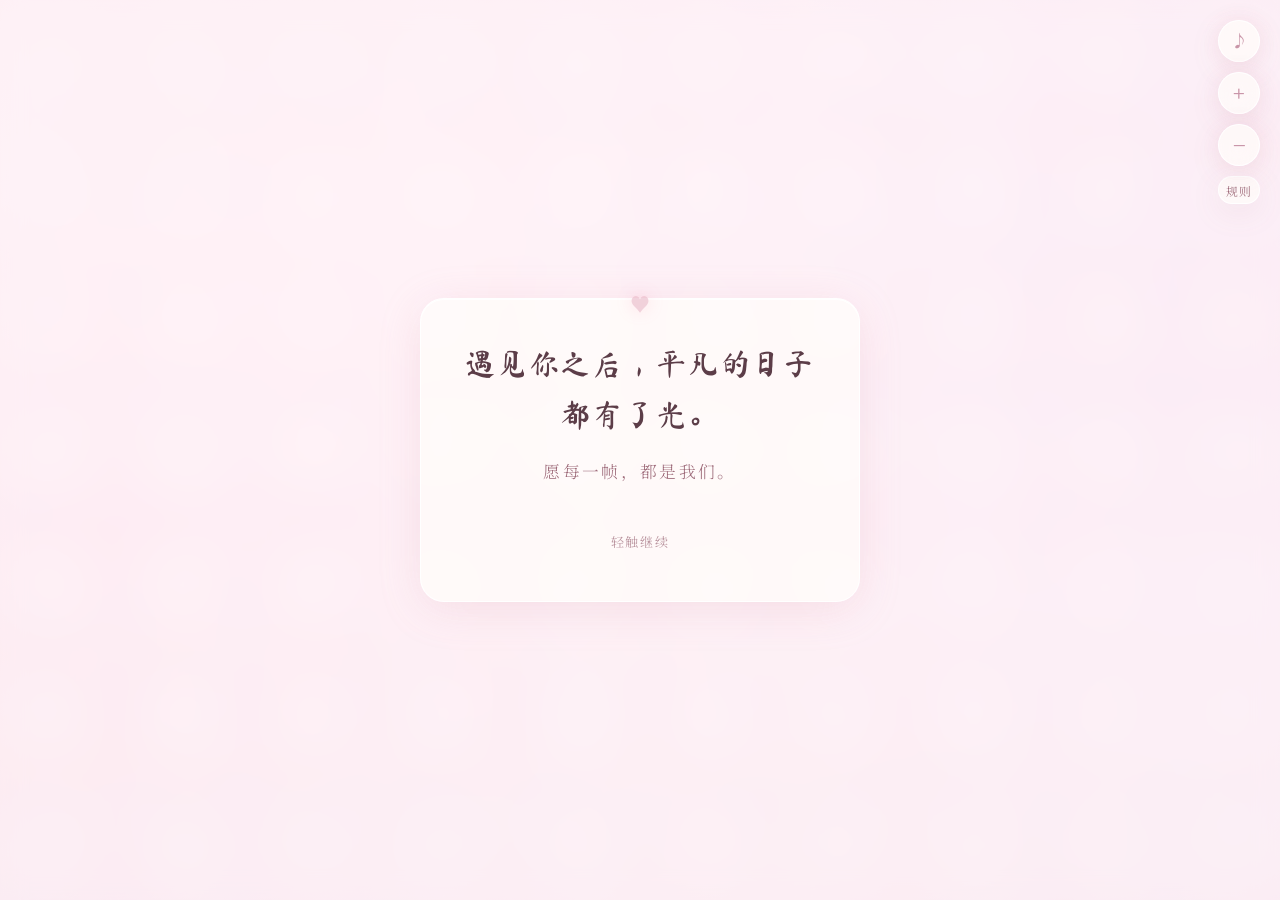
==== commit f038ae66: "Update website" ====
--- a/gallery.html
+++ b/gallery.html
@@ -25,6 +25,7 @@
 
   <!-- 右上角控制区 -->
   <div class="top-controls" id="topControls">
+    <button type="button" class="btn-sound-toggle" data-sound-toggle aria-pressed="true" title="关闭音效" aria-label="关闭音效">♪</button>
     <button type="button" class="btn-add-photo" id="addPhotoBtn" title="添加照片" aria-label="添加照片">+</button>
     <button type="button" class="btn-remove-photo" id="removePhotoBtn" title="删除照片" aria-label="删除照片">−</button>
     <button type="button" class="btn-rules" id="rulesBtn" title="规则说明" aria-label="规则说明">规则</button>
@@ -72,6 +73,8 @@
         <li>按住 <strong>Shift</strong> 时再触发形状：进入高规整模式，形状更工整。</li>
         <li>按住形状键时<strong>左键点击</strong>：照片炸裂成烟花，中央浮现对应图案，约 2 秒后消失。</li>
         <li>自由状态下左键点击照片会触发烟花和情话，几秒后会重生同款照片。</li>
+        <li>按住 <strong>↑ ↓ ← →</strong>：对侧冲击波持续加压，照片越吹越猛，松手停止（约 3 秒达到最强）。</li>
+        <li>右上角 <strong>♪</strong> 可开关音效。</li>
         <li>右上角 <strong>−</strong> 可打开照片管理，删除已添加的照片。</li>
       </ul>
       <button type="button" class="rules-close" id="rulesCloseBtn">我知道啦</button>
@@ -81,6 +84,7 @@
   <script src="js/heart-rain.js"></script>
   <script src="js/shape-points.js"></script>
   <script src="js/db.js"></script>
+  <script src="js/romance-audio.js"></script>
   <script src="js/gallery.js"></script>
 </body>
 </html>
--- a/css/style.css
+++ b/css/style.css
@@ -796,6 +796,45 @@
   box-shadow: var(--shadow-glow);
 }
 
+.btn-sound-toggle {
+  width: 42px;
+  height: 42px;
+  border: 1px solid rgba(255, 255, 255, 0.9);
+  border-radius: 50%;
+  background: var(--glass);
+  backdrop-filter: blur(12px);
+  -webkit-backdrop-filter: blur(12px);
+  color: var(--rose-deep);
+  font-size: 1.05rem;
+  line-height: 1;
+  cursor: pointer;
+  box-shadow: var(--shadow-soft), 0 0 20px rgba(230, 160, 185, 0.15);
+  transition: background 0.3s, transform 0.3s, box-shadow 0.3s, opacity 0.3s;
+  font-family: var(--font-body);
+}
+
+.btn-sound-toggle:hover {
+  background: rgba(255, 255, 255, 0.95);
+  transform: scale(1.08);
+  box-shadow: var(--shadow-glow);
+}
+
+.btn-sound-toggle:active {
+  transform: scale(0.95);
+}
+
+.btn-sound-toggle.is-muted {
+  opacity: 0.55;
+  color: var(--text-soft);
+}
+
+.btn-sound-toggle-upload {
+  width: 38px;
+  height: 38px;
+  font-size: 0.95rem;
+  margin-bottom: 4px;
+}
+
 .rules-bubble {
   position: absolute;
   top: 46px;
@@ -1068,6 +1107,451 @@
     inset 0 0 8px rgba(255, 230, 240, 0.28);
   pointer-events: none;
   animation: formationRing 0.82s ease-out forwards;
+}
+
+/* ===== 方向键边缘冲击波 ===== */
+.edge-shockwave {
+  position: fixed;
+  pointer-events: none;
+  z-index: 22;
+  contain: layout style paint;
+}
+
+.edge-from-left {
+  left: 0;
+  top: 0;
+  width: min(36vw, 260px);
+  height: 100vh;
+}
+
+.edge-from-right {
+  right: 0;
+  top: 0;
+  width: min(36vw, 260px);
+  height: 100vh;
+}
+
+.edge-from-up {
+  top: 0;
+  left: 0;
+  width: 100vw;
+  height: min(36vh, 220px);
+}
+
+.edge-from-down {
+  bottom: 0;
+  left: 0;
+  width: 100vw;
+  height: min(36vh, 220px);
+}
+
+.edge-shockwave-sustain {
+  --sw-i: 0.35;
+}
+
+.edge-from-left.edge-shockwave-sustain,
+.edge-from-right.edge-shockwave-sustain {
+  width: min(calc(24vw + var(--sw-i) * 24vw), calc(180px + var(--sw-i) * 200px));
+}
+
+.edge-from-up.edge-shockwave-sustain,
+.edge-from-down.edge-shockwave-sustain {
+  height: min(calc(22vh + var(--sw-i) * 22vh), calc(160px + var(--sw-i) * 180px));
+}
+
+.edge-shockwave-sustain::before {
+  animation: none;
+  opacity: calc(0.18 + var(--sw-i) * 0.78);
+}
+
+.edge-from-left.edge-shockwave-sustain::before,
+.edge-from-right.edge-shockwave-sustain::before {
+  transform: scaleX(calc(0.38 + var(--sw-i) * 0.92)) scaleY(calc(0.92 + var(--sw-i) * 0.22));
+}
+
+.edge-from-up.edge-shockwave-sustain::before,
+.edge-from-down.edge-shockwave-sustain::before {
+  transform: scaleY(calc(0.38 + var(--sw-i) * 0.92)) scaleX(calc(0.92 + var(--sw-i) * 0.22));
+}
+
+.edge-shockwave-sustain.sw-intense::before {
+  filter: brightness(1.12) saturate(1.15);
+}
+
+.edge-shockwave-sustain.sw-max::before {
+  filter: brightness(1.22) saturate(1.28);
+}
+
+.edge-shockwave-sustain::after {
+  display: none;
+}
+
+.edge-shockwave-sustain-flash {
+  position: fixed;
+  inset: 0;
+  pointer-events: none;
+  z-index: 21;
+  opacity: var(--sw-i, 0);
+}
+
+.edge-shockwave-sustain-flash.edge-from-left {
+  background: linear-gradient(90deg, rgba(255, 120, 165, 0.34) 0%, transparent 50%);
+}
+
+.edge-shockwave-sustain-flash.edge-from-right {
+  background: linear-gradient(270deg, rgba(255, 120, 165, 0.34) 0%, transparent 50%);
+}
+
+.edge-shockwave-sustain-flash.edge-from-up {
+  background: linear-gradient(180deg, rgba(255, 120, 165, 0.34) 0%, transparent 50%);
+}
+
+.edge-shockwave-sustain-flash.edge-from-down {
+  background: linear-gradient(0deg, rgba(255, 120, 165, 0.34) 0%, transparent 50%);
+}
+
+.edge-shockwave-pulse {
+  --sw-pulse: 1;
+}
+
+.edge-shockwave-pulse::before {
+  animation-duration: calc(0.58s / var(--sw-pulse));
+}
+
+.edge-shockwave-pulse .edge-shockwave-ring {
+  animation-duration: calc(0.62s / var(--sw-pulse));
+  border-width: calc(1px + var(--sw-pulse) * 1.4px);
+}
+
+.edge-shockwave-pulse::after {
+  animation-duration: calc(0.42s / var(--sw-pulse));
+  animation-name: edgeShockFlashPulse;
+}
+
+@keyframes edgeShockFlashPulse {
+  0% { opacity: calc(0.35 + var(--sw-pulse) * 0.25); }
+  100% { opacity: 0; }
+}
+
+.edge-shockwave::before {
+  content: '';
+  position: absolute;
+  inset: 0;
+  opacity: 0;
+  animation: edgeShockGlowX 0.58s ease-out forwards;
+}
+
+.edge-from-left::before {
+  transform-origin: left center;
+  background: linear-gradient(
+    90deg,
+    rgba(255, 95, 145, 0.92) 0%,
+    rgba(255, 175, 205, 0.5) 36%,
+    transparent 100%
+  );
+}
+
+.edge-from-right::before {
+  transform-origin: right center;
+  background: linear-gradient(
+    270deg,
+    rgba(255, 95, 145, 0.92) 0%,
+    rgba(255, 175, 205, 0.5) 36%,
+    transparent 100%
+  );
+}
+
+.edge-from-up::before {
+  transform-origin: center top;
+  background: linear-gradient(
+    180deg,
+    rgba(255, 95, 145, 0.92) 0%,
+    rgba(255, 175, 205, 0.5) 36%,
+    transparent 100%
+  );
+}
+
+.edge-from-down::before {
+  transform-origin: center bottom;
+  background: linear-gradient(
+    0deg,
+    rgba(255, 95, 145, 0.92) 0%,
+    rgba(255, 175, 205, 0.5) 36%,
+    transparent 100%
+  );
+}
+
+.edge-shockwave::after {
+  content: '';
+  position: fixed;
+  inset: 0;
+  pointer-events: none;
+  opacity: 0;
+  animation: edgeShockFlash 0.42s ease-out forwards;
+}
+
+.edge-from-left::after {
+  background: linear-gradient(90deg, rgba(255, 120, 165, 0.28) 0%, transparent 48%);
+}
+
+.edge-from-right::after {
+  background: linear-gradient(270deg, rgba(255, 120, 165, 0.28) 0%, transparent 48%);
+}
+
+.edge-from-up::after {
+  background: linear-gradient(180deg, rgba(255, 120, 165, 0.28) 0%, transparent 48%);
+}
+
+.edge-from-down::after {
+  background: linear-gradient(0deg, rgba(255, 120, 165, 0.28) 0%, transparent 48%);
+}
+
+.edge-shockwave-ring {
+  position: absolute;
+  pointer-events: none;
+  border-radius: 50%;
+  border: 2px solid rgba(255, 215, 230, 0.82);
+  opacity: 0;
+}
+
+.edge-from-left .edge-shockwave-ring {
+  top: 50%;
+  left: 0;
+  width: 36vmax;
+  height: 130vmax;
+  margin-top: -65vmax;
+  transform-origin: left center;
+  animation: edgeRingFromLeft 0.62s cubic-bezier(0.16, 0.84, 0.32, 1) forwards;
+}
+
+.edge-from-right .edge-shockwave-ring {
+  top: 50%;
+  right: 0;
+  width: 36vmax;
+  height: 130vmax;
+  margin-top: -65vmax;
+  transform-origin: right center;
+  animation: edgeRingFromRight 0.62s cubic-bezier(0.16, 0.84, 0.32, 1) forwards;
+}
+
+.edge-from-up .edge-shockwave-ring {
+  top: 0;
+  left: 50%;
+  width: 130vmax;
+  height: 36vmax;
+  margin-left: -65vmax;
+  transform-origin: center top;
+  animation: edgeRingFromUp 0.62s cubic-bezier(0.16, 0.84, 0.32, 1) forwards;
+}
+
+.edge-from-down .edge-shockwave-ring {
+  bottom: 0;
+  left: 50%;
+  width: 130vmax;
+  height: 36vmax;
+  margin-left: -65vmax;
+  transform-origin: center bottom;
+  animation: edgeRingFromDown 0.62s cubic-bezier(0.16, 0.84, 0.32, 1) forwards;
+}
+
+.edge-shockwave-ring-delay {
+  animation-delay: 0.08s;
+}
+
+@keyframes edgeShockGlowX {
+  0% { opacity: 1; transform: scaleX(0.35) scaleY(1); }
+  100% { opacity: 0; transform: scaleX(1.15) scaleY(1.05); }
+}
+
+@keyframes edgeShockGlowY {
+  0% { opacity: 1; transform: scaleY(0.35) scaleX(1); }
+  100% { opacity: 0; transform: scaleY(1.15) scaleX(1.05); }
+}
+
+.edge-from-up::before,
+.edge-from-down::before {
+  animation-name: edgeShockGlowY;
+}
+
+@keyframes edgeShockFlash {
+  0% { opacity: 0.7; }
+  100% { opacity: 0; }
+}
+
+@keyframes edgeRingFromLeft {
+  0% { opacity: 0.92; transform: scale(0.06); }
+  100% { opacity: 0; transform: scale(1); }
+}
+
+@keyframes edgeRingFromRight {
+  0% { opacity: 0.92; transform: scale(0.06); }
+  100% { opacity: 0; transform: scale(1); }
+}
+
+@keyframes edgeRingFromUp {
+  0% { opacity: 0.92; transform: scale(0.06); }
+  100% { opacity: 0; transform: scale(1); }
+}
+
+@keyframes edgeRingFromDown {
+  0% { opacity: 0.92; transform: scale(0.06); }
+  100% { opacity: 0; transform: scale(1); }
+}
+
+.gallery-stage.shockwave-shake-left {
+  animation: shockwaveShakeLeft 0.42s cubic-bezier(0.36, 0.07, 0.19, 0.97) both;
+}
+
+.gallery-stage.shockwave-shake-right {
+  animation: shockwaveShakeRight 0.42s cubic-bezier(0.36, 0.07, 0.19, 0.97) both;
+}
+
+.gallery-stage.shockwave-shake-up {
+  animation: shockwaveShakeUp 0.42s cubic-bezier(0.36, 0.07, 0.19, 0.97) both;
+}
+
+.gallery-stage.shockwave-shake-down {
+  animation: shockwaveShakeDown 0.42s cubic-bezier(0.36, 0.07, 0.19, 0.97) both;
+}
+
+.gallery-stage.shockwave-shake-mid {
+  animation-duration: 0.48s;
+}
+
+.gallery-stage.shockwave-shake-strong {
+  animation-duration: 0.56s;
+}
+
+.gallery-stage.shockwave-shake-mid.shockwave-shake-left {
+  animation-name: shockwaveShakeLeftMid;
+}
+
+.gallery-stage.shockwave-shake-strong.shockwave-shake-left {
+  animation-name: shockwaveShakeLeftStrong;
+}
+
+.gallery-stage.shockwave-shake-mid.shockwave-shake-right {
+  animation-name: shockwaveShakeRightMid;
+}
+
+.gallery-stage.shockwave-shake-strong.shockwave-shake-right {
+  animation-name: shockwaveShakeRightStrong;
+}
+
+.gallery-stage.shockwave-shake-mid.shockwave-shake-up {
+  animation-name: shockwaveShakeUpMid;
+}
+
+.gallery-stage.shockwave-shake-strong.shockwave-shake-up {
+  animation-name: shockwaveShakeUpStrong;
+}
+
+.gallery-stage.shockwave-shake-mid.shockwave-shake-down {
+  animation-name: shockwaveShakeDownMid;
+}
+
+.gallery-stage.shockwave-shake-strong.shockwave-shake-down {
+  animation-name: shockwaveShakeDownStrong;
+}
+
+@keyframes shockwaveShakeLeft {
+  0%, 100% { transform: translate(0, 0); }
+  14% { transform: translate(10px, -3px); }
+  32% { transform: translate(-7px, 3px); }
+  50% { transform: translate(5px, -2px); }
+  68% { transform: translate(-3px, 1px); }
+}
+
+@keyframes shockwaveShakeRight {
+  0%, 100% { transform: translate(0, 0); }
+  14% { transform: translate(-10px, 3px); }
+  32% { transform: translate(7px, -3px); }
+  50% { transform: translate(-5px, 2px); }
+  68% { transform: translate(3px, -1px); }
+}
+
+@keyframes shockwaveShakeUp {
+  0%, 100% { transform: translate(0, 0); }
+  14% { transform: translate(-3px, 10px); }
+  32% { transform: translate(3px, -7px); }
+  50% { transform: translate(-2px, 5px); }
+  68% { transform: translate(1px, -3px); }
+}
+
+@keyframes shockwaveShakeDown {
+  0%, 100% { transform: translate(0, 0); }
+  14% { transform: translate(3px, -10px); }
+  32% { transform: translate(-3px, 7px); }
+  50% { transform: translate(2px, -5px); }
+  68% { transform: translate(-1px, 3px); }
+}
+
+@keyframes shockwaveShakeLeftMid {
+  0%, 100% { transform: translate(0, 0); }
+  14% { transform: translate(14px, -4px); }
+  32% { transform: translate(-10px, 5px); }
+  50% { transform: translate(8px, -3px); }
+  68% { transform: translate(-5px, 2px); }
+}
+
+@keyframes shockwaveShakeLeftStrong {
+  0%, 100% { transform: translate(0, 0); }
+  12% { transform: translate(20px, -6px); }
+  28% { transform: translate(-14px, 7px); }
+  44% { transform: translate(12px, -5px); }
+  60% { transform: translate(-8px, 4px); }
+  76% { transform: translate(5px, -2px); }
+}
+
+@keyframes shockwaveShakeRightMid {
+  0%, 100% { transform: translate(0, 0); }
+  14% { transform: translate(-14px, 4px); }
+  32% { transform: translate(10px, -5px); }
+  50% { transform: translate(-8px, 3px); }
+  68% { transform: translate(5px, -2px); }
+}
+
+@keyframes shockwaveShakeRightStrong {
+  0%, 100% { transform: translate(0, 0); }
+  12% { transform: translate(-20px, 6px); }
+  28% { transform: translate(14px, -7px); }
+  44% { transform: translate(-12px, 5px); }
+  60% { transform: translate(8px, -4px); }
+  76% { transform: translate(-5px, 2px); }
+}
+
+@keyframes shockwaveShakeUpMid {
+  0%, 100% { transform: translate(0, 0); }
+  14% { transform: translate(-3px, 14px); }
+  32% { transform: translate(3px, -10px); }
+  50% { transform: translate(-2px, 7px); }
+  68% { transform: translate(1px, -4px); }
+}
+
+@keyframes shockwaveShakeUpStrong {
+  0%, 100% { transform: translate(0, 0); }
+  12% { transform: translate(-5px, 20px); }
+  28% { transform: translate(5px, -14px); }
+  44% { transform: translate(-3px, 11px); }
+  60% { transform: translate(2px, -7px); }
+  76% { transform: translate(-1px, 4px); }
+}
+
+@keyframes shockwaveShakeDownMid {
+  0%, 100% { transform: translate(0, 0); }
+  14% { transform: translate(3px, -14px); }
+  32% { transform: translate(-3px, 10px); }
+  50% { transform: translate(2px, -7px); }
+  68% { transform: translate(-1px, 4px); }
+}
+
+@keyframes shockwaveShakeDownStrong {
+  0%, 100% { transform: translate(0, 0); }
+  12% { transform: translate(5px, -20px); }
+  28% { transform: translate(-5px, 14px); }
+  44% { transform: translate(3px, -11px); }
+  60% { transform: translate(-2px, 7px); }
+  76% { transform: translate(1px, -4px); }
 }
 
 .formation-glyph-wrap {
@@ -1310,7 +1794,16 @@
   .drop-icon::after,
   .formation-burst-flash,
   .formation-burst-ring,
-  .formation-glyph-wrap {
+  .formation-glyph-wrap,
+  .edge-shockwave::before,
+  .edge-shockwave::after,
+  .edge-shockwave-ring,
+  .edge-shockwave-sustain::before,
+  .edge-shockwave-sustain-flash,
+  .gallery-stage.shockwave-shake-left,
+  .gallery-stage.shockwave-shake-right,
+  .gallery-stage.shockwave-shake-up,
+  .gallery-stage.shockwave-shake-down {
     animation: none !important;
   }
 
